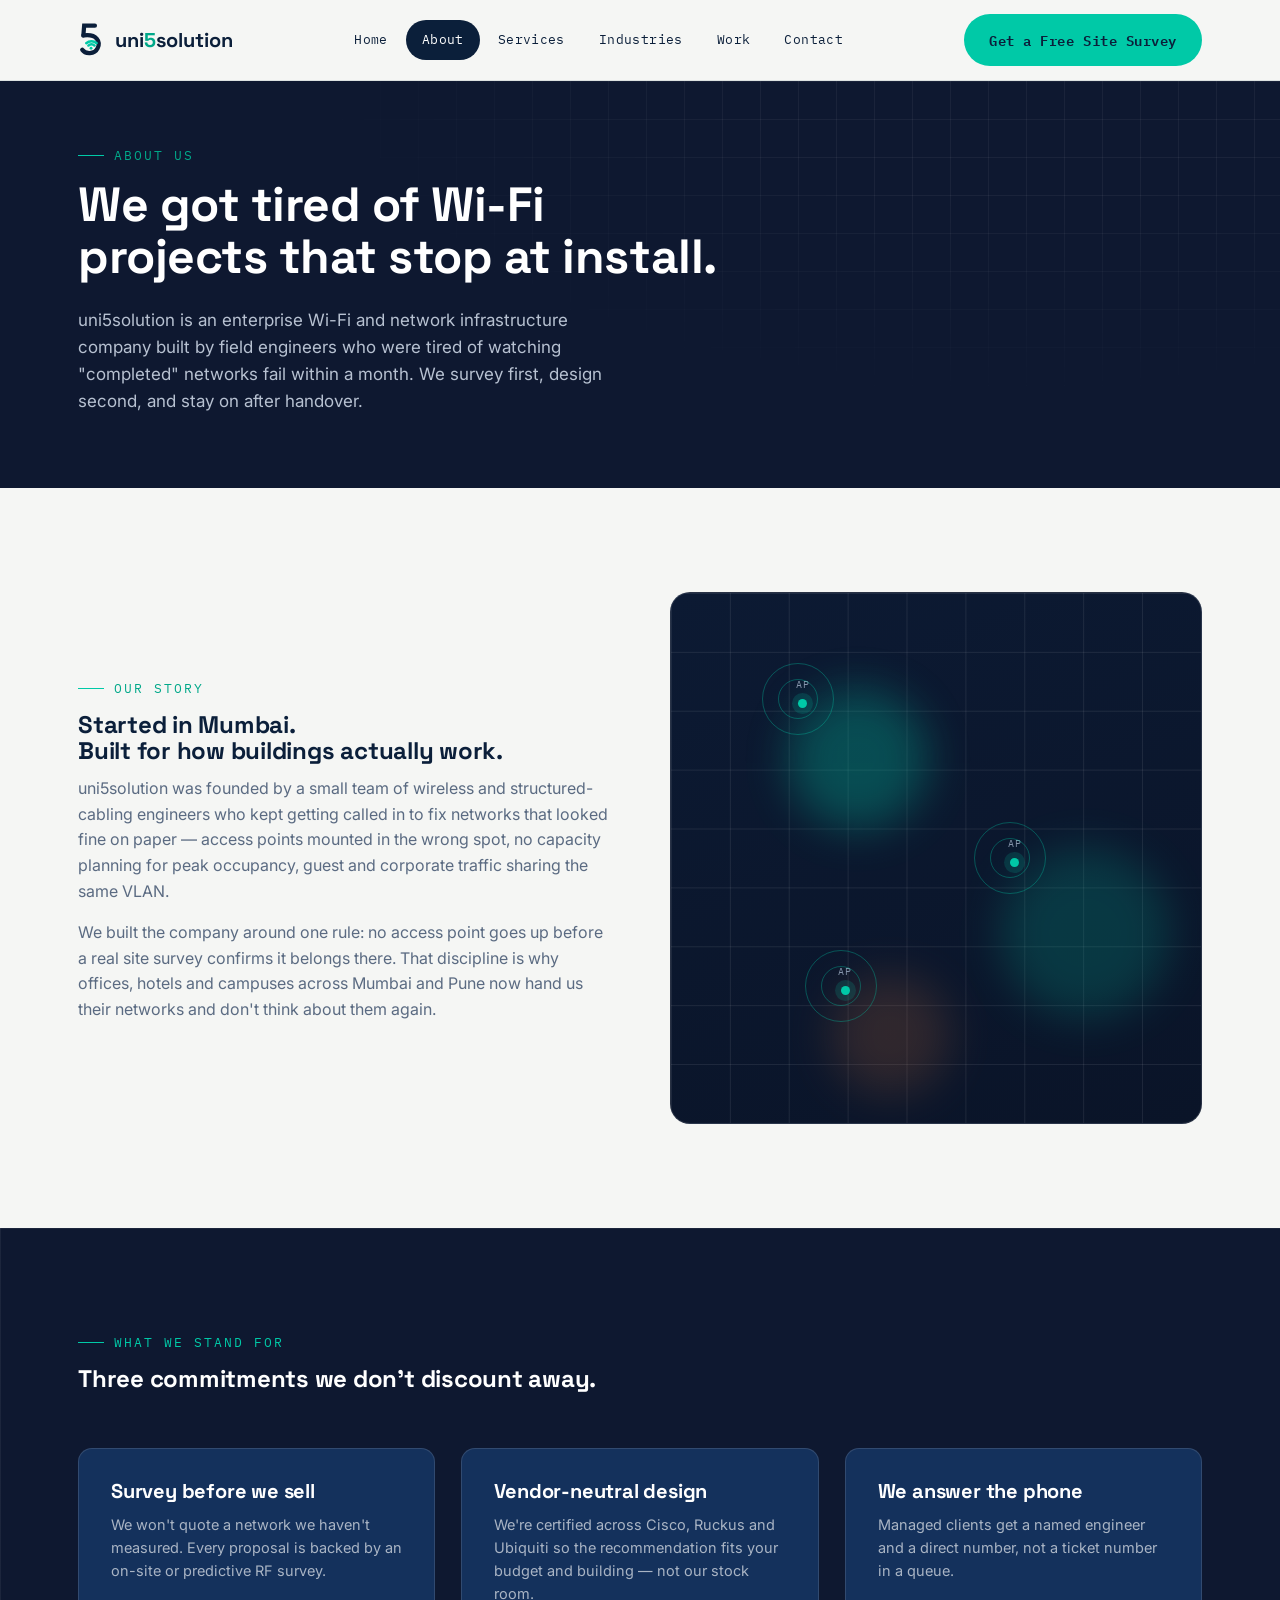
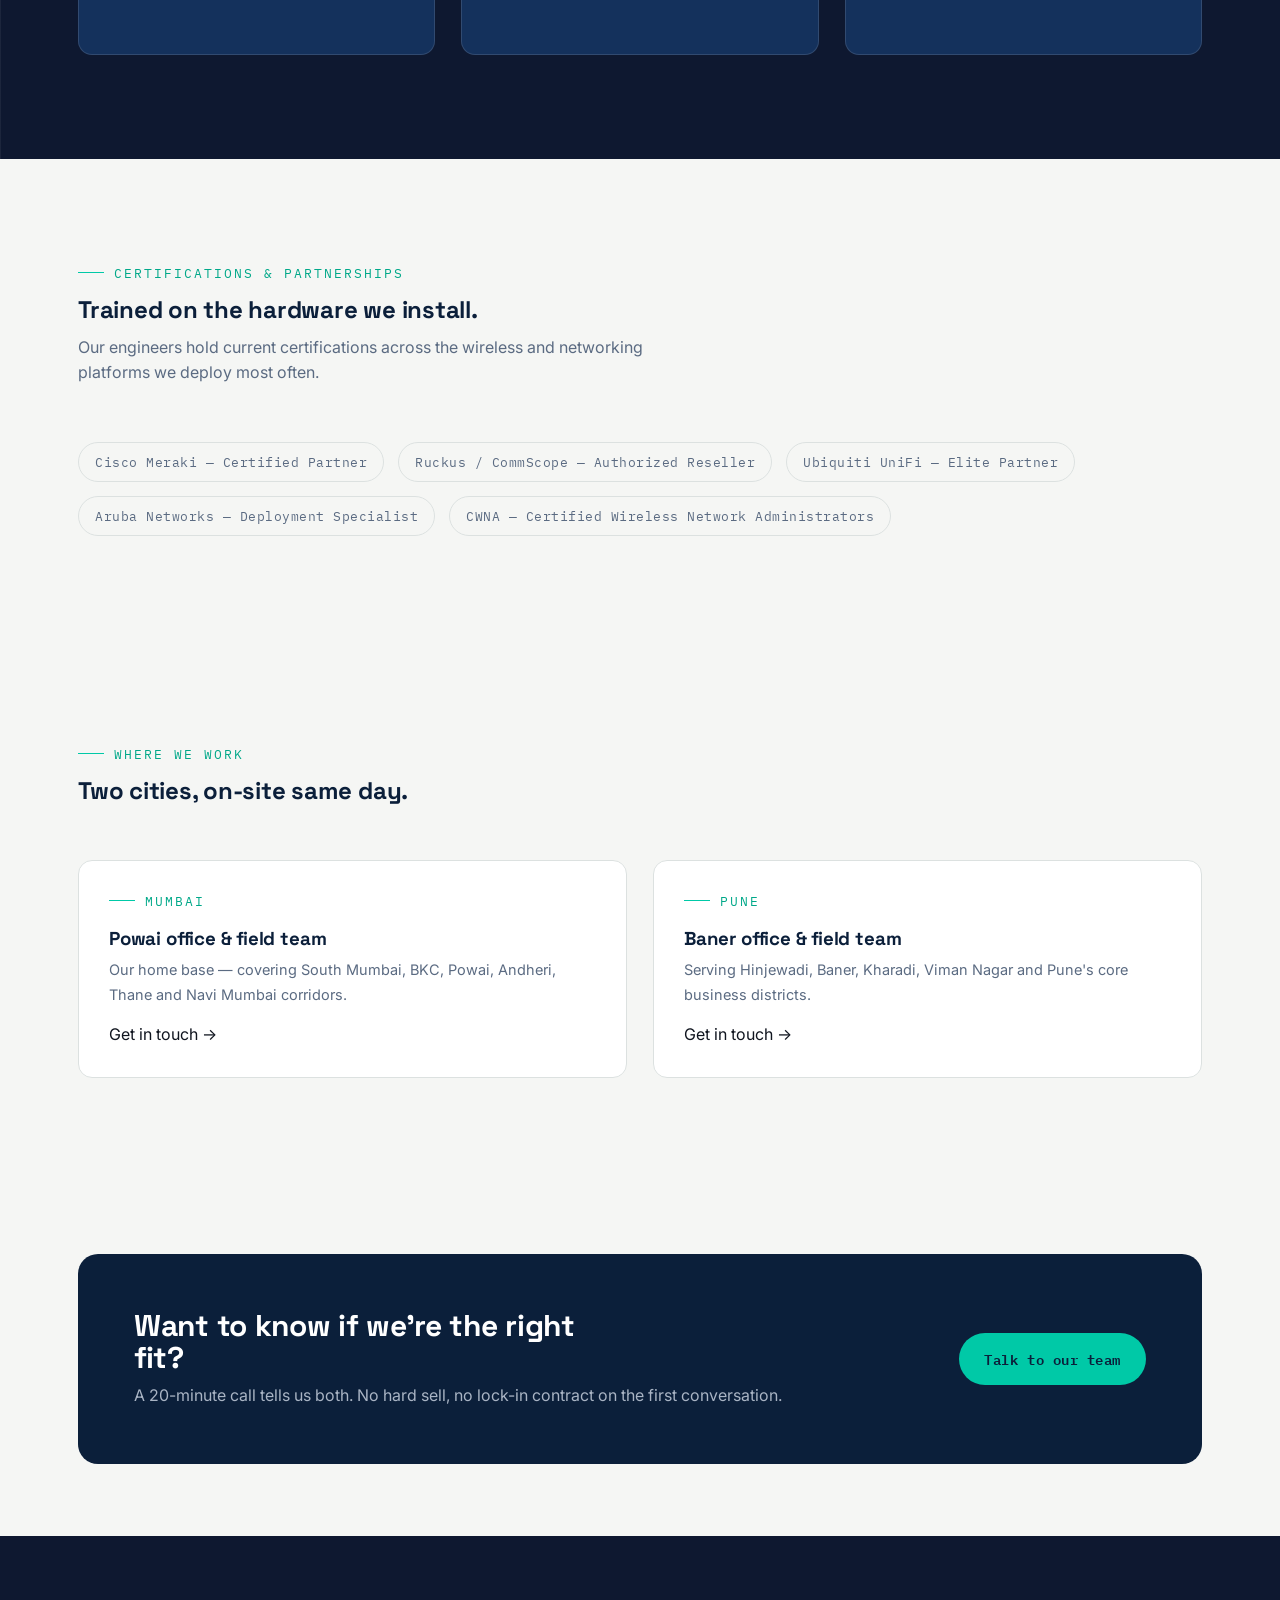
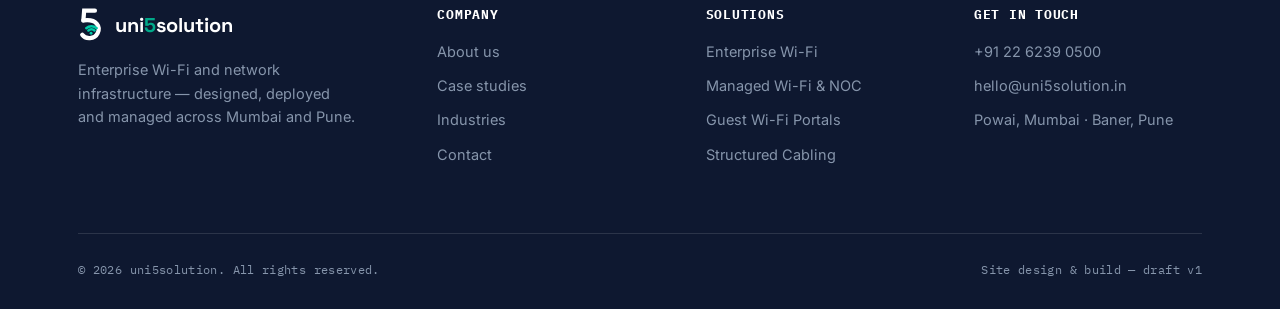
==== about.html @ 1fc23071 "Initial site: home, about, services, industries, work, contact + logo + hero network animation" ====
<!DOCTYPE html>
<html lang="en">
<head>
<meta charset="UTF-8">
<meta name="viewport" content="width=device-width, initial-scale=1.0">
<title>About uni5solution — Enterprise Wi-Fi Engineers in Mumbai & Pune</title>
<meta name="description" content="uni5solution is an enterprise Wi-Fi and network infrastructure company based in Mumbai and Pune. Learn about our team, certifications and approach.">
<link rel="icon" href="assets/img/favicon.ico">
<link rel="preconnect" href="https://fonts.googleapis.com">
<link href="https://fonts.googleapis.com/css2?family=Space+Grotesk:wght@500;600;700&family=Inter:wght@400;500;600&family=IBM+Plex+Mono:wght@400;500&display=swap" rel="stylesheet">
<link rel="stylesheet" href="assets/css/style.css">
</head>
<body>

<header class="site-header">
  <div class="container">
    <a href="index.html" class="brand">
      <img src="assets/img/logo-mark.svg" alt="uni5solution">
      <span class="brand-word">uni<b>5</b>solution</span>
    </a>
    <nav class="main-nav" id="main-nav">
      <a href="index.html">Home</a>
      <a href="about.html">About</a>
      <a href="services.html">Services</a>
      <a href="industries.html">Industries</a>
      <a href="work.html">Work</a>
      <a href="contact.html">Contact</a>
      <a href="contact.html" class="btn btn-signal nav-inline-cta">Get a Free Site Survey</a>
    </nav>
    <div class="nav-cta">
      <a href="contact.html" class="btn btn-signal">Get a Free Site Survey</a>
      <button class="nav-toggle" aria-label="Toggle menu" aria-expanded="false"><span></span><span></span><span></span></button>
    </div>
  </div>
</header>

<section class="page-hero">
  <div class="container">
    <div class="eyebrow on-dark">ABOUT US</div>
    <h1>We got tired of Wi-Fi<br>projects that stop at install.</h1>
    <p>uni5solution is an enterprise Wi-Fi and network infrastructure company built by field engineers who were tired of watching "completed" networks fail within a month. We survey first, design second, and stay on after handover.</p>
  </div>
</section>

<section class="section">
  <div class="container">
    <div class="grid grid-2" style="align-items:center; gap:60px;">
      <div>
        <div class="eyebrow">OUR STORY</div>
        <h2>Started in Mumbai.<br>Built for how buildings actually work.</h2>
        <p>uni5solution was founded by a small team of wireless and structured-cabling engineers who kept getting called in to fix networks that looked fine on paper — access points mounted in the wrong spot, no capacity planning for peak occupancy, guest and corporate traffic sharing the same VLAN.</p>
        <p>We built the company around one rule: no access point goes up before a real site survey confirms it belongs there. That discipline is why offices, hotels and campuses across Mumbai and Pune now hand us their networks and don't think about them again.</p>
      </div>
      <div class="heatmap" role="img" aria-label="Coverage heatmap illustration">
        <div class="heatmap-grid"></div>
      </div>
    </div>
  </div>
</section>

<section class="section on-dark blueprint">
  <div class="container">
    <div class="section-head">
      <div class="eyebrow">WHAT WE STAND FOR</div>
      <h2>Three commitments we don't discount away.</h2>
    </div>
    <div class="grid grid-3">
      <div class="card on-dark reveal">
        <h3>Survey before we sell</h3>
        <p>We won't quote a network we haven't measured. Every proposal is backed by an on-site or predictive RF survey.</p>
      </div>
      <div class="card on-dark reveal">
        <h3>Vendor-neutral design</h3>
        <p>We're certified across Cisco, Ruckus and Ubiquiti so the recommendation fits your budget and building — not our stock room.</p>
      </div>
      <div class="card on-dark reveal">
        <h3>We answer the phone</h3>
        <p>Managed clients get a named engineer and a direct number, not a ticket number in a queue.</p>
      </div>
    </div>
  </div>
</section>

<section class="section">
  <div class="container">
    <div class="section-head">
      <div class="eyebrow">CERTIFICATIONS &amp; PARTNERSHIPS</div>
      <h2>Trained on the hardware we install.</h2>
      <p>Our engineers hold current certifications across the wireless and networking platforms we deploy most often.</p>
    </div>
    <div class="strip">
      <span>Cisco Meraki — Certified Partner</span>
      <span>Ruckus / CommScope — Authorized Reseller</span>
      <span>Ubiquiti UniFi — Elite Partner</span>
      <span>Aruba Networks — Deployment Specialist</span>
      <span>CWNA — Certified Wireless Network Administrators</span>
    </div>
  </div>
</section>

<section class="section">
  <div class="container">
    <div class="section-head">
      <div class="eyebrow">WHERE WE WORK</div>
      <h2>Two cities, on-site same day.</h2>
    </div>
    <div class="grid grid-2">
      <div class="loc-card reveal">
        <div class="eyebrow">MUMBAI</div>
        <h3>Powai office &amp; field team</h3>
        <address>Our home base — covering South Mumbai, BKC, Powai, Andheri, Thane and Navi Mumbai corridors.</address>
        <a href="contact.html" class="more">Get in touch →</a>
      </div>
      <div class="loc-card reveal">
        <div class="eyebrow">PUNE</div>
        <h3>Baner office &amp; field team</h3>
        <address>Serving Hinjewadi, Baner, Kharadi, Viman Nagar and Pune's core business districts.</address>
        <a href="contact.html" class="more">Get in touch →</a>
      </div>
    </div>
  </div>
</section>

<section class="section-tight">
  <div class="container">
    <div class="cta-band">
      <div>
        <h2>Want to know if we're the right fit?</h2>
        <p>A 20-minute call tells us both. No hard sell, no lock-in contract on the first conversation.</p>
      </div>
      <a href="contact.html" class="btn btn-signal">Talk to our team</a>
    </div>
  </div>
</section>

<footer class="site-footer">
  <div class="container">
    <div class="footer-grid">
      <div class="footer-brand">
        <a href="index.html" class="brand">
          <img src="assets/img/logo-mark-light.svg" alt="uni5solution">
          <span class="brand-word" style="color:#fff;">uni<b>5</b>solution</span>
        </a>
        <p>Enterprise Wi-Fi and network infrastructure — designed, deployed and managed across Mumbai and Pune.</p>
      </div>
      <div>
        <h4>Company</h4>
        <ul>
          <li><a href="about.html">About us</a></li>
          <li><a href="work.html">Case studies</a></li>
          <li><a href="industries.html">Industries</a></li>
          <li><a href="contact.html">Contact</a></li>
        </ul>
      </div>
      <div>
        <h4>Solutions</h4>
        <ul>
          <li><a href="services.html">Enterprise Wi-Fi</a></li>
          <li><a href="services.html">Managed Wi-Fi &amp; NOC</a></li>
          <li><a href="services.html">Guest Wi-Fi Portals</a></li>
          <li><a href="services.html">Structured Cabling</a></li>
        </ul>
      </div>
      <div>
        <h4>Get in touch</h4>
        <ul>
          <li><a href="tel:+912262390500">+91 22 6239 0500</a></li>
          <li><a href="mailto:hello@uni5solution.in">hello@uni5solution.in</a></li>
          <li>Powai, Mumbai · Baner, Pune</li>
        </ul>
      </div>
    </div>
    <div class="footer-bottom">
      <span>© 2026 uni5solution. All rights reserved.</span>
      <span>Site design &amp; build — draft v1</span>
    </div>
  </div>
</footer>

<script src="assets/js/main.js"></script>
</body>
</html>
---- assets/css/style.css ----
/* ============================================================
   uni5solution — design tokens
   ============================================================ */
:root{
  --ink:        #0B1F3A;
  --ink-2:      #14315C;
  --panel:      #0E1830;
  --paper:      #F5F6F4;
  --paper-2:    #ECEEEA;
  --signal:     #00C9A7;
  --signal-dim: #00A889;
  --amber:      #FF8A3D;
  --slate:      #5B6B82;
  --line:       #DCE1E0;
  --line-dark:  rgba(255,255,255,.12);
  --charcoal:   #10151F;
  --white:      #FFFFFF;

  --font-display: 'Space Grotesk', 'Arial Narrow', sans-serif;
  --font-body:    'Inter', -apple-system, 'Segoe UI', sans-serif;
  --font-mono:    'IBM Plex Mono', 'Courier New', monospace;

  --container: 1180px;
  --radius: 14px;
}

*,*::before,*::after{ box-sizing:border-box; }
html{ scroll-behavior:smooth; }
body{
  margin:0;
  background:var(--paper);
  color:var(--charcoal);
  font-family:var(--font-body);
  font-size:16px;
  line-height:1.6;
  -webkit-font-smoothing:antialiased;
  opacity:0;
  animation:page-in .5s ease .05s forwards;
}
@keyframes page-in{ from{ opacity:0; transform:translateY(6px); } to{ opacity:1; transform:translateY(0); } }
img{ max-width:100%; display:block; }
a{ color:inherit; text-decoration:none; }
ul{ margin:0; padding:0; list-style:none; }
h1,h2,h3,h4{
  font-family:var(--font-display);
  color:var(--ink);
  line-height:1.08;
  margin:0 0 .5em;
  letter-spacing:-0.01em;
}
p{ margin:0 0 1em; color:var(--slate); }
.container{ max-width:var(--container); margin:0 auto; padding:0 28px; }

/* focus visibility */
a:focus-visible,button:focus-visible,input:focus-visible,textarea:focus-visible{
  outline:2px solid var(--signal); outline-offset:3px;
}
@media (prefers-reduced-motion: reduce){
  *{ animation-duration:0.001ms !important; animation-iteration-count:1 !important; transition-duration:0.001ms !important; scroll-behavior:auto !important; }
  body{ opacity:1 !important; animation:none !important; }
}

/* ============================================================
   Eyebrow / mono labels
   ============================================================ */
.eyebrow{
  font-family:var(--font-mono);
  font-size:12.5px;
  letter-spacing:.16em;
  text-transform:uppercase;
  color:var(--signal-dim);
  display:flex; align-items:center; gap:10px;
  margin-bottom:14px;
}
.eyebrow::before{
  content:''; width:26px; height:1px; background:var(--signal);
}
.on-dark .eyebrow{ color:var(--signal); }
.on-dark .eyebrow::before{ background:var(--signal); }

/* ============================================================
   Buttons
   ============================================================ */
.btn{
  display:inline-flex; align-items:center; gap:10px;
  font-family:var(--font-mono);
  font-size:13.5px; letter-spacing:.04em;
  padding:14px 24px;
  border-radius:999px;
  border:1px solid transparent;
  cursor:pointer;
  position:relative; overflow:hidden;
  transition:transform .15s ease, background .2s ease, color .2s ease, border-color .2s ease;
  white-space:nowrap;
}
.btn:hover{ transform:translateY(-2px); }
.btn:active{ transform:translateY(0) scale(.98); }
.btn .ripple{
  position:absolute; border-radius:50%; pointer-events:none;
  background:rgba(255,255,255,.55); transform:scale(0);
  animation:ripple-out .6s ease-out forwards;
}
.btn-signal .ripple,.btn-primary .ripple{ background:rgba(255,255,255,.45); }
.btn-ghost .ripple{ background:rgba(0,201,167,.25); }
@keyframes ripple-out{ to{ transform:scale(1); opacity:0; } }
.btn-primary{ background:var(--ink); color:var(--white); }
.btn-primary:hover{ background:var(--signal-dim); }
.btn-signal{ background:var(--signal); color:var(--ink); font-weight:600; }
.btn-signal:hover{ background:var(--white); }
.btn-ghost{ border-color:var(--line); color:var(--ink); }
.btn-ghost:hover{ border-color:var(--ink); }
.on-dark .btn-ghost,.hero .btn-ghost,.page-hero .btn-ghost{ border-color:var(--line-dark); color:var(--white); }
.on-dark .btn-ghost:hover,.hero .btn-ghost:hover,.page-hero .btn-ghost:hover{ border-color:var(--signal); }

/* ============================================================
   Header / nav
   ============================================================ */
.site-header{
  position:sticky; top:0; z-index:100;
  background:rgba(245,246,244,.86);
  backdrop-filter:blur(10px);
  border-bottom:1px solid var(--line);
  transition:box-shadow .3s ease, border-color .3s ease;
}
.site-header.scrolled{
  box-shadow:0 8px 28px -20px rgba(11,31,58,.35);
}
.site-header .container{
  display:flex; align-items:center; justify-content:space-between;
  height:80px;
  transition:height .3s ease;
}
.site-header.scrolled .container{ height:66px; }
.brand{ display:flex; align-items:center; gap:12px; }
.brand img{ height:34px; width:auto; transition:height .3s ease, transform .4s ease; }
.site-header.scrolled .brand img{ height:28px; }
.brand:hover img{ transform:rotate(-8deg) scale(1.05); }
.brand-word{ font-family:var(--font-display); font-weight:700; font-size:20px; color:var(--ink); }
.brand-word b{ color:var(--signal-dim); font-weight:700; }

.main-nav{ display:flex; align-items:center; gap:2px; }
.main-nav a{
  position:relative;
  font-family:var(--font-mono); font-size:13px; letter-spacing:.03em;
  color:var(--ink); padding:10px 16px; border-radius:999px;
  transition:background .2s ease, color .2s ease;
}
.main-nav a::after{
  content:''; position:absolute; left:16px; right:16px; bottom:4px; height:2px;
  background:var(--signal); border-radius:2px;
  transform:scaleX(0); transform-origin:left; transition:transform .25s ease;
}
.main-nav a:hover::after{ transform:scaleX(1); }
.main-nav a:hover{ background:var(--paper-2); }
.main-nav a.active{ background:var(--ink); color:var(--white); }
.main-nav a.active::after{ display:none; }
.nav-cta{ display:flex; align-items:center; gap:18px; }
.nav-toggle{ display:none; }

@media (max-width:920px){
  .main-nav{
    position:fixed; inset:80px 0 0 0; height:calc(100dvh - 80px);
    background:var(--paper); flex-direction:column; align-items:stretch;
    padding:20px 28px; gap:6px; transform:translateX(100%);
    transition:transform .3s ease; overflow-y:auto;
  }
  .main-nav.open{ transform:translateX(0); }
  .main-nav a{ padding:16px 10px; border-bottom:1px solid var(--line); border-radius:0; }
  .main-nav a::after{ display:none; }
  .main-nav a{ opacity:0; transform:translateX(14px); transition:opacity .35s ease, transform .35s ease; }
  .main-nav.open a{ opacity:1; transform:translateX(0); }
  .main-nav.open a:nth-child(1){ transition-delay:.05s; }
  .main-nav.open a:nth-child(2){ transition-delay:.1s; }
  .main-nav.open a:nth-child(3){ transition-delay:.15s; }
  .main-nav.open a:nth-child(4){ transition-delay:.2s; }
  .main-nav.open a:nth-child(5){ transition-delay:.25s; }
  .main-nav.open a:nth-child(6){ transition-delay:.3s; }
  .main-nav.open a:nth-child(7){ transition-delay:.35s; }
  .nav-toggle{
    display:flex; flex-direction:column; gap:5px; background:none; border:none; cursor:pointer; padding:8px;
  }
  .nav-toggle span{ width:22px; height:2px; background:var(--ink); transition:transform .3s ease, opacity .3s ease; }
  .nav-toggle.active span:nth-child(1){ transform:translateY(7px) rotate(45deg); }
  .nav-toggle.active span:nth-child(2){ opacity:0; }
  .nav-toggle.active span:nth-child(3){ transform:translateY(-7px) rotate(-45deg); }
  .nav-cta .btn-signal{ display:none; }
  .main-nav .nav-inline-cta{ display:block; margin-top:14px; }
}
@media (min-width:921px){ .nav-inline-cta{ display:none; } }

/* ============================================================
   Section rhythm
   ============================================================ */
.section{ padding:104px 0; }
.section-tight{ padding:72px 0; }
@media (max-width:720px){ .section{ padding:64px 0; } .section-tight{ padding:48px 0; } }
.section.on-dark{ background:var(--panel); color:var(--white); }
.section.on-dark h1,.section.on-dark h2,.section.on-dark h3,.section.on-dark h4{ color:var(--white); }
.section.on-dark p{ color:#A9B4C4; }
.section-head{ max-width:640px; margin-bottom:56px; }
.section-head.center{ margin-left:auto; margin-right:auto; text-align:center; }

/* ============================================================
   Signal / blueprint motif — signature visual
   ============================================================ */
.blueprint{
  position:relative;
  background-image:
    linear-gradient(var(--line) 1px, transparent 1px),
    linear-gradient(90deg, var(--line) 1px, transparent 1px);
  background-size:34px 34px;
}
.on-dark.blueprint{
  background-image:
    linear-gradient(rgba(255,255,255,.06) 1px, transparent 1px),
    linear-gradient(90deg, rgba(255,255,255,.06) 1px, transparent 1px);
}

.hero{
  position:relative; overflow:hidden;
  padding:96px 0 120px;
  background:var(--panel); color:var(--white);
}
.hero::before{
  content:'';
  position:absolute; inset:0;
  background-image:
    linear-gradient(rgba(255,255,255,.055) 1px, transparent 1px),
    linear-gradient(90deg, rgba(255,255,255,.055) 1px, transparent 1px);
  background-size:38px 38px;
  mask-image:radial-gradient(ellipse 80% 60% at 60% 30%, black 40%, transparent 85%);
}
.hero .container{ position:relative; z-index:2; }
.hero-grid{ display:grid; grid-template-columns:1.05fr .95fr; gap:56px; align-items:center; }
@media (max-width:900px){ .hero-grid{ grid-template-columns:1fr; } }
.hero h1{ color:var(--white); font-size:clamp(38px,5.4vw,64px); }
.hero .lede{ color:#B7C1D1; font-size:19px; max-width:520px; }
.hero-actions{ display:flex; gap:14px; flex-wrap:wrap; margin-top:34px; }

.hero-stats{ display:flex; gap:34px; margin-top:56px; flex-wrap:wrap; }
.hero-stats div{ font-family:var(--font-mono); }
.hero-stats strong{ display:block; font-family:var(--font-display); font-size:30px; color:var(--signal); }
.hero-stats span{ font-size:12px; letter-spacing:.05em; color:#8695AB; }

/* coverage heatmap visual (signature element) */
.heatmap{
  position:relative; min-height:340px; aspect-ratio:1/1; border-radius:20px;
  background:linear-gradient(160deg,#0C1A33,#0A1428);
  border:1px solid var(--line-dark);
  overflow:hidden;
}
.heatmap-grid{
  position:absolute; inset:0;
  background-image:linear-gradient(rgba(255,255,255,.08) 1px, transparent 1px),
                    linear-gradient(90deg, rgba(255,255,255,.08) 1px, transparent 1px);
  background-size:11.11% 11.11%;
}
.heatmap-blob{
  position:absolute; border-radius:50%; filter:blur(22px); opacity:.55;
  animation:blob-drift 9s ease-in-out infinite alternate;
}
.heatmap-node{
  position:absolute; width:9px; height:9px; border-radius:50%; background:var(--signal);
  box-shadow:0 0 0 6px rgba(0,201,167,.16);
}
.heatmap-node.ap::after{
  content:'AP'; position:absolute; top:-22px; left:50%; transform:translateX(-50%);
  font-family:var(--font-mono); font-size:10px; letter-spacing:.08em; color:#8695AB;
}
.heatmap-ring{
  position:absolute; border:1px solid rgba(0,201,167,.35); border-radius:50%;
  transform-box:fill-box; transform-origin:center;
  animation:ring-pulse 2.8s ease-out infinite;
}
@keyframes ring-pulse{
  0%{ transform:scale(.75); opacity:.7; }
  100%{ transform:scale(1.5); opacity:0; }
}
@keyframes blob-drift{
  0%{ transform:translate(0,0) scale(1); }
  100%{ transform:translate(10px,-14px) scale(1.12); }
}

/* ============================================================
   Hero network visualization — signature "alive" element
   ============================================================ */
.network-live{
  position:relative; min-height:340px; aspect-ratio:1/1; border-radius:20px;
  background:linear-gradient(160deg,#0C1A33,#0A1428);
  border:1px solid var(--line-dark);
  overflow:hidden;
}
.network-live .heatmap-grid{ opacity:.7; }
.network-svg{ position:absolute; inset:0; width:100%; height:100%; }

.network-svg .link{
  fill:none; stroke:rgba(0,201,167,.4); stroke-width:1.4;
  stroke-dasharray:3 7; stroke-linecap:round;
  animation:dash-flow 1.4s linear infinite;
}
@keyframes dash-flow{ to{ stroke-dashoffset:-20; } }

.network-svg .radar{
  fill:none; stroke:var(--signal); stroke-width:1.6;
  transform-box:fill-box; transform-origin:center;
  animation:radar-pulse 2.8s ease-out infinite;
}
.network-svg .radar.d2{ animation-delay:1.4s; }
@keyframes radar-pulse{
  0%{ transform:scale(.35); opacity:.65; }
  100%{ transform:scale(6.5); opacity:0; }
}

.network-svg .ap-core{ fill:var(--signal); }
.network-svg .ap-antenna{ stroke:#DCE9E6; stroke-width:1.6; stroke-linecap:round; }
.network-svg .device-dot{ fill:#B7C1D1; }
.network-svg .device-dot.pulse{ animation:device-blink 2.4s ease-in-out infinite; }
@keyframes device-blink{ 0%,100%{ opacity:.7; } 50%{ opacity:1; } }

.network-svg .packet{
  fill:var(--white);
  offset-rotate:0deg;
  animation-name:travel;
  animation-timing-function:linear;
  animation-iteration-count:infinite;
}
@keyframes travel{
  from{ offset-distance:0%; opacity:0; }
  8%{ opacity:1; }
  92%{ opacity:1; }
  to{ offset-distance:100%; opacity:0; }
}

.network-svg .building{ fill:#16233F; stroke:rgba(255,255,255,.14); }
.network-svg .floor-line{ stroke:rgba(255,255,255,.08); }

.network-badge{
  position:absolute; top:18px; left:18px; z-index:3;
  display:flex; align-items:center; gap:8px;
  font-family:var(--font-mono); font-size:11px; letter-spacing:.06em; color:#B7C1D1;
  background:rgba(10,20,40,.55); backdrop-filter:blur(6px);
  border:1px solid var(--line-dark); border-radius:999px; padding:7px 12px;
}
.network-badge b{ color:var(--white); }
.live-dot{
  width:7px; height:7px; border-radius:50%; background:var(--signal);
  box-shadow:0 0 0 0 rgba(0,201,167,.6);
  animation:live-blink 1.8s ease-in-out infinite;
}
@keyframes live-blink{
  0%{ box-shadow:0 0 0 0 rgba(0,201,167,.55); }
  70%{ box-shadow:0 0 0 8px rgba(0,201,167,0); }
  100%{ box-shadow:0 0 0 0 rgba(0,201,167,0); }
}
.network-readout{
  position:absolute; left:18px; right:18px; bottom:18px; z-index:3;
  display:flex; gap:10px;
}
.network-readout div{
  flex:1; background:rgba(10,20,40,.55); backdrop-filter:blur(6px);
  border:1px solid var(--line-dark); border-radius:12px; padding:10px 14px;
}
.network-readout span{ display:block; font-family:var(--font-mono); font-size:9.5px; letter-spacing:.06em; color:#8695AB; }
.network-readout strong{ font-family:var(--font-display); font-size:19px; color:var(--white); }

@media (prefers-reduced-motion: reduce){
  .network-svg .packet{ display:none; }
}

/* ============================================================
   Cards
   ============================================================ */
.grid{ display:grid; gap:26px; }
.grid-3{ grid-template-columns:repeat(3,1fr); }
.grid-2{ grid-template-columns:repeat(2,1fr); }
.grid-4{ grid-template-columns:repeat(4,1fr); }
@media (max-width:900px){ .grid-3,.grid-4{ grid-template-columns:repeat(2,1fr); } }
@media (max-width:600px){ .grid-2,.grid-3,.grid-4{ grid-template-columns:1fr; } }

.card{
  background:var(--white); border:1px solid var(--line); border-radius:var(--radius);
  padding:32px; position:relative; overflow:hidden;
  transition:transform .2s ease, box-shadow .2s ease, border-color .2s ease;
}
.card::before{
  content:''; position:absolute; inset:0; border-radius:inherit; pointer-events:none;
  background:radial-gradient(240px circle at var(--x,50%) var(--y,50%), rgba(0,201,167,.12), transparent 60%);
  opacity:0; transition:opacity .35s ease;
}
.card:hover::before{ opacity:1; }
.card:hover{ transform:translateY(-4px); box-shadow:0 20px 40px -24px rgba(11,31,58,.25); border-color:transparent; }
.card .bars{ display:flex; align-items:flex-end; gap:3px; height:20px; margin-bottom:18px; }
.card .bars i{ width:5px; background:var(--signal); border-radius:2px; display:block; transition:transform .2s ease; transform-origin:bottom; }
.card .bars i:nth-child(1){ height:35%; } .card .bars i:nth-child(2){ height:58%; }
.card .bars i:nth-child(3){ height:80%; } .card .bars i:nth-child(4){ height:100%; }
.card:hover .bars i{ animation:bar-flicker 1.1s ease-in-out infinite; }
.card:hover .bars i:nth-child(1){ animation-delay:0s; }
.card:hover .bars i:nth-child(2){ animation-delay:.12s; }
.card:hover .bars i:nth-child(3){ animation-delay:.24s; }
.card:hover .bars i:nth-child(4){ animation-delay:.36s; }
@keyframes bar-flicker{ 0%,100%{ transform:scaleY(1); } 50%{ transform:scaleY(.72); } }
.card h3{ font-size:20px; margin-bottom:10px; }
.card p{ margin-bottom:16px; font-size:14.5px; }
.card a.more{ font-family:var(--font-mono); font-size:12.5px; color:var(--ink); border-bottom:1px solid var(--signal); padding-bottom:2px; transition:padding-left .2s ease; }
.card a.more:hover{ padding-left:4px; }

.card.on-dark{ background:var(--ink-2); border-color:var(--line-dark); }
.card.on-dark p{ color:#A9B4C4; }

/* stat blocks */
.stat{ text-align:left; }
.stat strong{ display:block; font-family:var(--font-display); font-size:44px; color:var(--ink); line-height:1; margin-bottom:8px; }
.on-dark .stat strong{ color:var(--signal); }
.stat span{ font-family:var(--font-mono); font-size:12.5px; color:var(--slate); letter-spacing:.03em; }

/* process steps */
.process{ display:grid; grid-template-columns:repeat(4,1fr); gap:0; counter-reset:step; }
@media (max-width:900px){ .process{ grid-template-columns:1fr 1fr; } }
@media (max-width:560px){ .process{ grid-template-columns:1fr; } }
.process-step{ padding:26px 22px 26px 0; position:relative; }
.process-step::before{
  content:''; position:absolute; top:0; left:0; right:22px; height:2px; background:var(--line-dark);
}
.process-step::after{
  content:''; position:absolute; top:0; left:0; height:2px; width:0; background:var(--signal);
  transition:width 1s cubic-bezier(.2,.8,.2,1);
}
.js-reveal .process-step.is-visible::after{ width:calc(100% - 22px); }
.process-step .num{ font-family:var(--font-mono); color:var(--signal-dim); font-size:13px; margin-bottom:14px; display:block; }
.process-step h4{ font-size:17px; margin-bottom:8px; }
.process-step p{ font-size:14px; margin:0; }

/* logo strip */
.strip{ display:flex; flex-wrap:wrap; gap:14px; }
.strip span{
  font-family:var(--font-mono); font-size:12.5px; letter-spacing:.04em;
  border:1px solid var(--line); border-radius:999px; padding:9px 16px; color:var(--slate);
}

/* testimonial */
.quote{ border-left:2px solid var(--signal); padding-left:26px; }
.quote p{ font-family:var(--font-display); font-size:22px; color:var(--ink); line-height:1.4; }
.quote cite{ font-style:normal; font-family:var(--font-mono); font-size:12.5px; color:var(--slate); }
.on-dark .quote p{ color:var(--white); }

/* table */
.table-wrap{ overflow-x:auto; border:1px solid var(--line); border-radius:var(--radius); }
table{ width:100%; border-collapse:collapse; min-width:640px; }
th,td{ text-align:left; padding:16px 20px; border-bottom:1px solid var(--line); font-size:14.5px; }
th{ font-family:var(--font-mono); font-size:12px; letter-spacing:.05em; color:var(--slate); text-transform:uppercase; background:var(--paper-2); }
tr:last-child td{ border-bottom:none; }

/* forms */
.field{ margin-bottom:20px; }
.field label{ display:block; font-family:var(--font-mono); font-size:12.5px; letter-spacing:.03em; color:var(--slate); margin-bottom:8px; }
.field input,.field select,.field textarea{
  width:100%; padding:14px 16px; border-radius:10px; border:1px solid var(--line);
  background:var(--white); font-family:var(--font-body); font-size:15px; color:var(--charcoal);
}
.field textarea{ resize:vertical; min-height:120px; }
.field input:focus,.field select:focus,.field textarea:focus{ border-color:var(--signal); }
.field-row{ display:grid; grid-template-columns:1fr 1fr; gap:18px; }
@media (max-width:600px){ .field-row{ grid-template-columns:1fr; } }

/* location cards */
.loc-card{ border:1px solid var(--line); border-radius:var(--radius); padding:30px; background:var(--white); }
.loc-card .eyebrow{ margin-bottom:18px; }
.loc-card address{ font-style:normal; color:var(--slate); font-size:14.5px; margin-bottom:14px; line-height:1.7; }

/* breadcrumb / page hero (inner pages) */
.page-hero{
  padding:64px 0 56px; background:var(--panel); color:var(--white); position:relative; overflow:hidden;
}
.page-hero::before{
  content:'';
  position:absolute; inset:0;
  background-image:linear-gradient(rgba(255,255,255,.05) 1px, transparent 1px),
                    linear-gradient(90deg, rgba(255,255,255,.05) 1px, transparent 1px);
  background-size:38px 38px;
  mask-image:radial-gradient(ellipse 70% 100% at 80% 0%, black 30%, transparent 80%);
}
.page-hero .container{ position:relative; z-index:2; }
.page-hero h1{ color:var(--white); font-size:clamp(32px,5vw,48px); max-width:720px; }
.page-hero p{ color:#B7C1D1; max-width:560px; font-size:17px; }

/* CTA band */
.cta-band{
  background:var(--ink); color:var(--white); border-radius:20px; padding:56px;
  display:flex; align-items:center; justify-content:space-between; gap:30px; flex-wrap:wrap;
}
.cta-band h2{ color:var(--white); margin:0; font-size:30px; max-width:460px; }
.cta-band p{ color:#A9B4C4; margin:8px 0 0; }

/* footer */
.site-footer{ background:var(--panel); color:#8695AB; padding:72px 0 30px; }
.footer-grid{ display:grid; grid-template-columns:1.4fr 1fr 1fr 1fr; gap:40px; margin-bottom:56px; }
@media (max-width:800px){ .footer-grid{ grid-template-columns:1fr 1fr; } }
@media (max-width:520px){ .footer-grid{ grid-template-columns:1fr; } }
.site-footer h4{ color:var(--white); font-family:var(--font-mono); font-size:12.5px; letter-spacing:.06em; text-transform:uppercase; margin-bottom:18px; }
.site-footer li{ margin-bottom:11px; font-size:14.5px; }
.site-footer a:hover{ color:var(--signal); }
.footer-brand p{ color:#8695AB; font-size:14.5px; max-width:280px; margin-top:16px; }
.footer-bottom{
  border-top:1px solid var(--line-dark); padding-top:26px;
  display:flex; justify-content:space-between; flex-wrap:wrap; gap:12px;
  font-family:var(--font-mono); font-size:12px; letter-spacing:.03em;
}

/* scroll reveal — progressive enhancement: content is fully visible by
   default; JS opts elements into the animated state via .js-reveal on <html> */
.js-reveal .reveal{ opacity:0; transform:translateY(18px); transition:opacity .6s ease, transform .6s ease; }
.js-reveal .reveal.is-visible{ opacity:1; transform:translateY(0); }

/* utility */
.mt-0{ margin-top:0; }
.text-center{ text-align:center; }
.badge-signal{ color:var(--signal-dim); font-family:var(--font-mono); font-size:12.5px; }
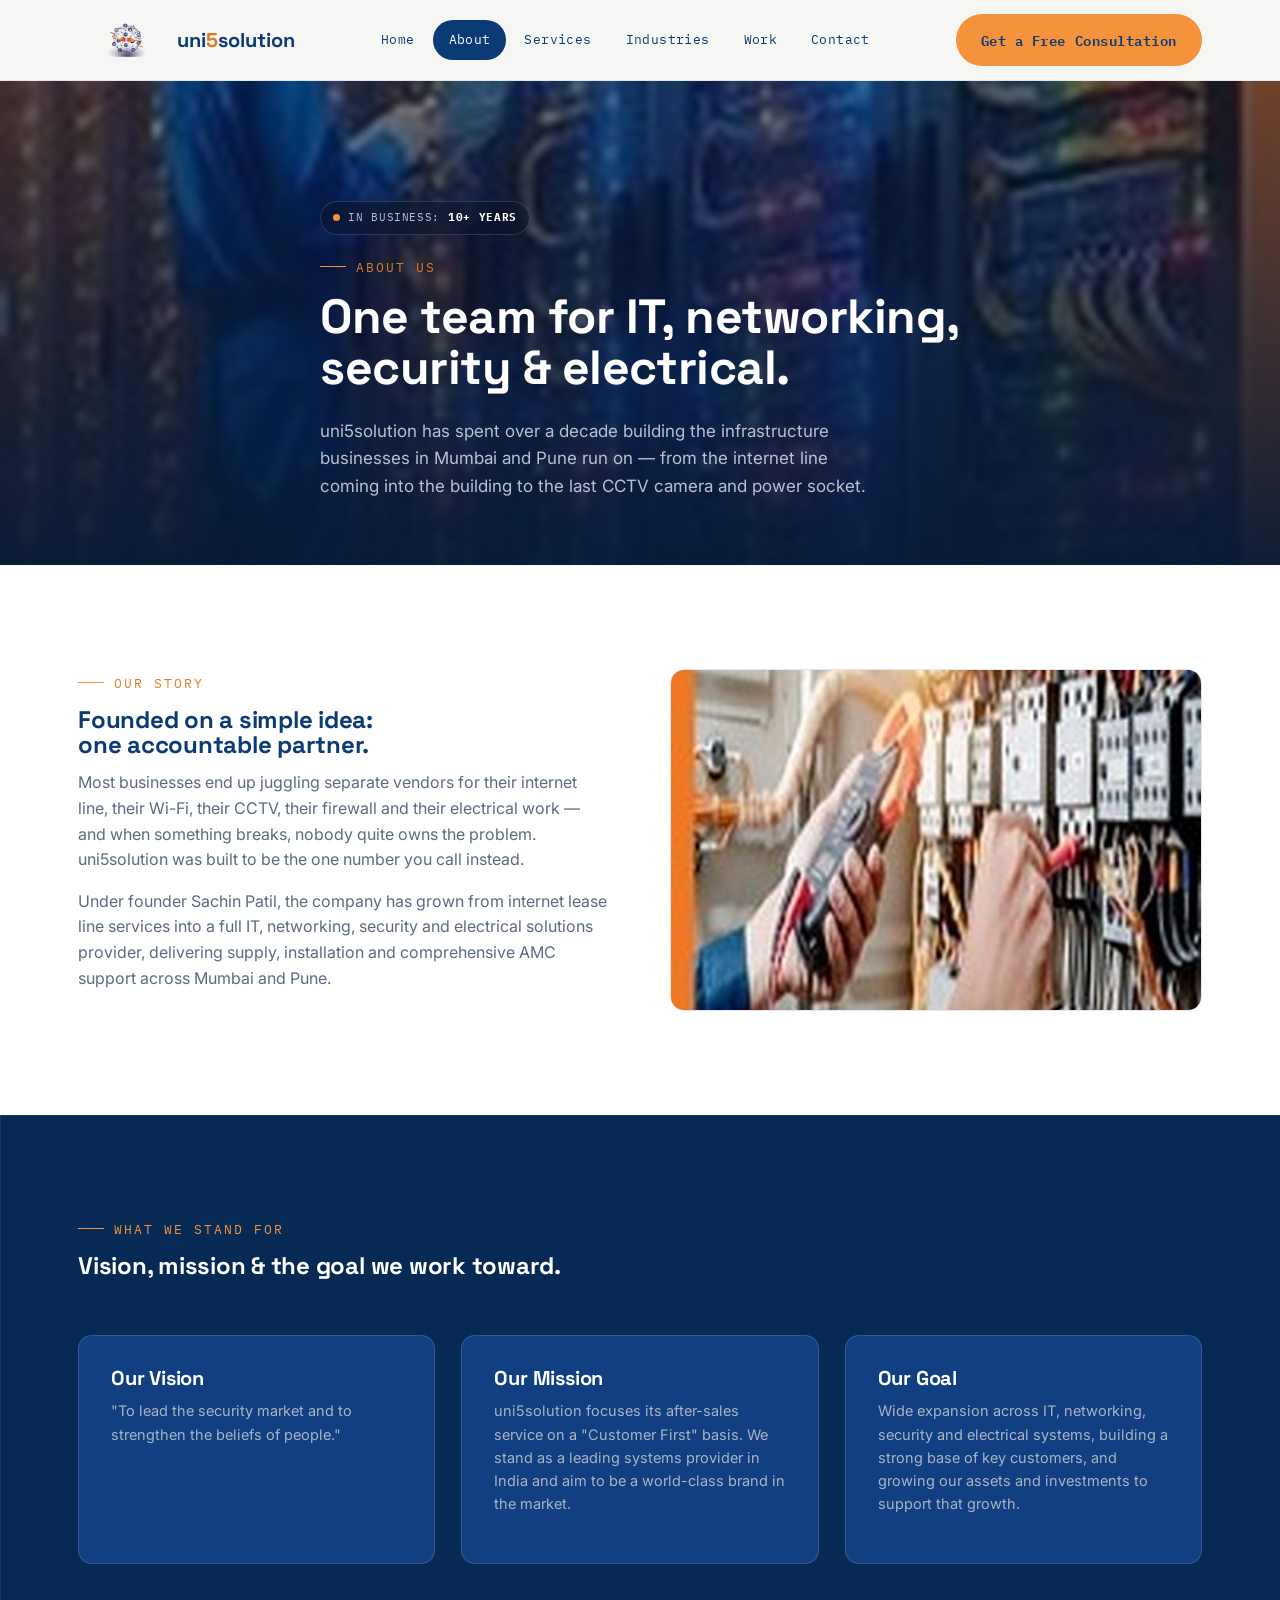
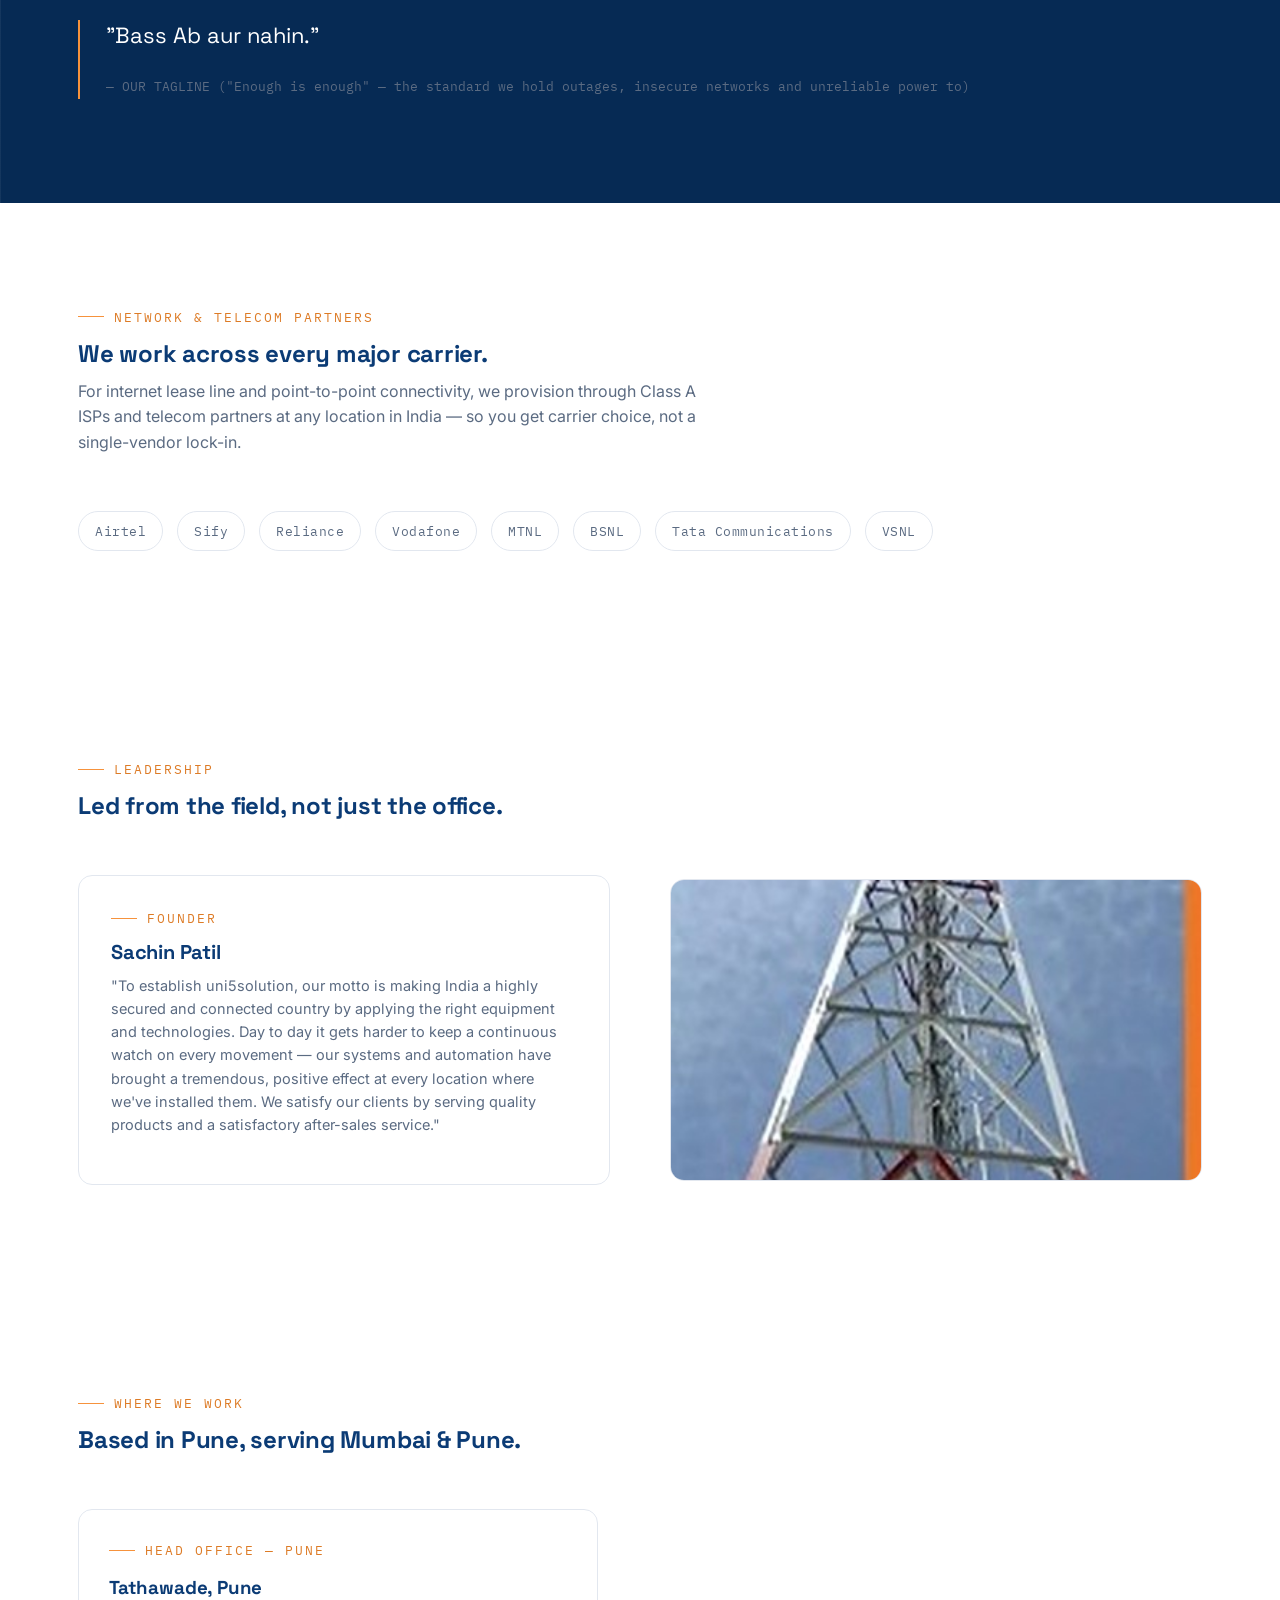
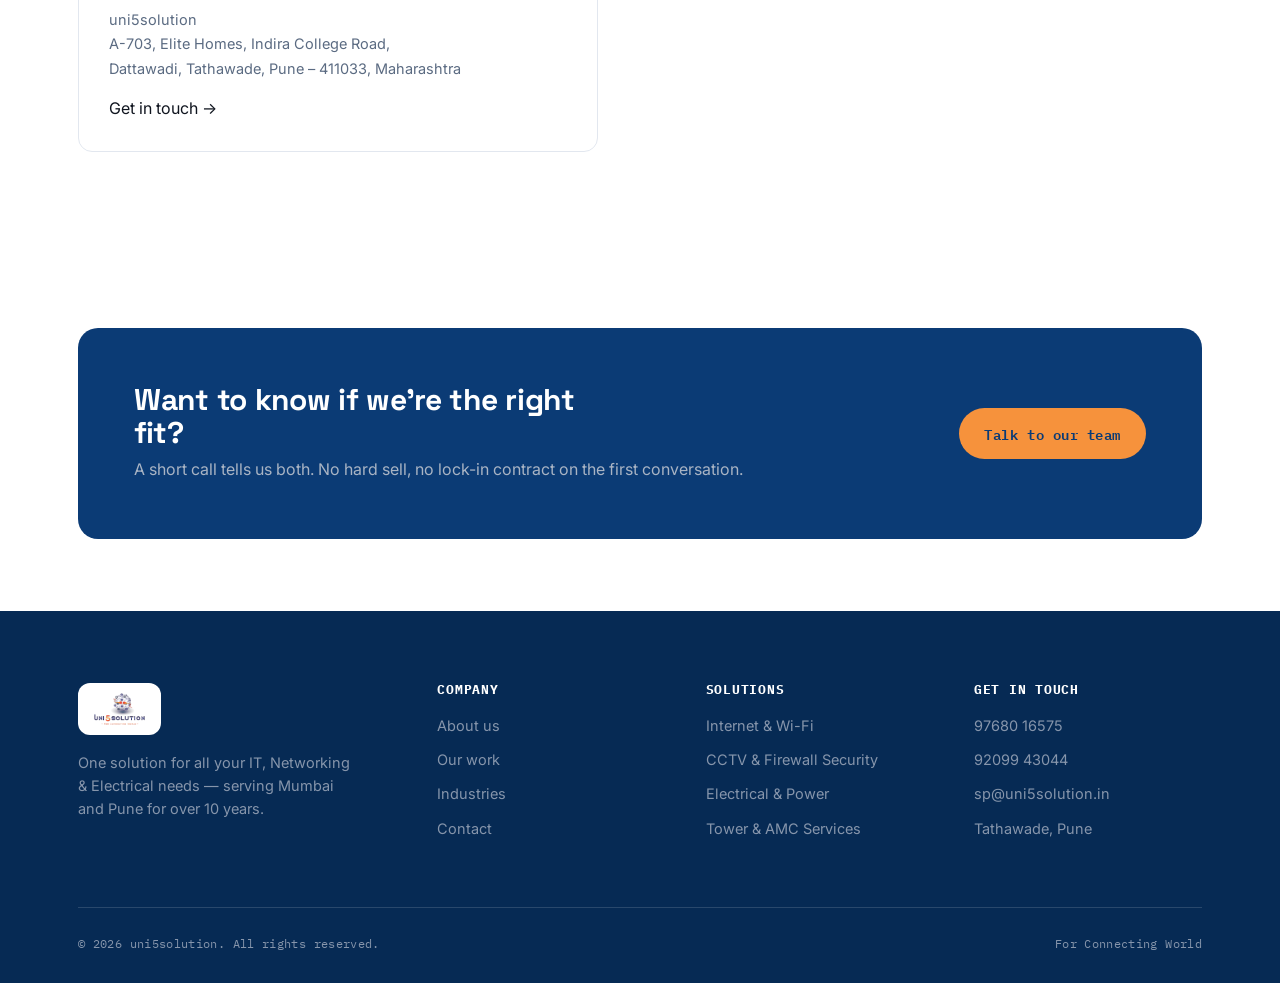
==== commit 7c3353e0: "Full rebrand: real logo/photos from client materials, navy+orange theme, IT/networking/security/elec" ====
--- a/about.html
+++ b/about.html
@@ -3,8 +3,8 @@
 <head>
 <meta charset="UTF-8">
 <meta name="viewport" content="width=device-width, initial-scale=1.0">
-<title>About uni5solution — Enterprise Wi-Fi Engineers in Mumbai & Pune</title>
-<meta name="description" content="uni5solution is an enterprise Wi-Fi and network infrastructure company based in Mumbai and Pune. Learn about our team, certifications and approach.">
+<title>About uni5solution — IT, Networking & Electrical Solutions | Pune</title>
+<meta name="description" content="uni5solution has spent 10+ years delivering IT, networking, security and electrical infrastructure for businesses in Mumbai and Pune. Meet the team behind it.">
 <link rel="icon" href="assets/img/favicon.ico">
 <link rel="preconnect" href="https://fonts.googleapis.com">
 <link href="https://fonts.googleapis.com/css2?family=Space+Grotesk:wght@500;600;700&family=Inter:wght@400;500;600&family=IBM+Plex+Mono:wght@400;500&display=swap" rel="stylesheet">
@@ -15,7 +15,7 @@
 <header class="site-header">
   <div class="container">
     <a href="index.html" class="brand">
-      <img src="assets/img/logo-mark.svg" alt="uni5solution">
+      <img src="assets/img/brand-icon.png" alt="uni5solution">
       <span class="brand-word">uni<b>5</b>solution</span>
     </a>
     <nav class="main-nav" id="main-nav">
@@ -25,20 +25,31 @@
       <a href="industries.html">Industries</a>
       <a href="work.html">Work</a>
       <a href="contact.html">Contact</a>
-      <a href="contact.html" class="btn btn-signal nav-inline-cta">Get a Free Site Survey</a>
+      <a href="contact.html" class="btn btn-signal nav-inline-cta">Get a Free Consultation</a>
     </nav>
     <div class="nav-cta">
-      <a href="contact.html" class="btn btn-signal">Get a Free Site Survey</a>
+      <a href="contact.html" class="btn btn-signal">Get a Free Consultation</a>
       <button class="nav-toggle" aria-label="Toggle menu" aria-expanded="false"><span></span><span></span><span></span></button>
     </div>
   </div>
 </header>
 
-<section class="page-hero">
-  <div class="container">
+<section class="page-hero with-photo">
+  <div class="hero-photo"><img src="assets/img/photo-server.jpg" alt="Engineer working in a server room"></div>
+  <div class="hero-scrim"></div>
+  <div class="particles">
+    <span class="particle" style="left:8%; animation-delay:0s;"></span>
+    <span class="particle" style="left:22%; animation-delay:1.4s;"></span>
+    <span class="particle" style="left:38%; animation-delay:2.6s;"></span>
+    <span class="particle" style="left:55%; animation-delay:.7s;"></span>
+    <span class="particle" style="left:71%; animation-delay:3.2s;"></span>
+    <span class="particle" style="left:86%; animation-delay:1.9s;"></span>
+  </div>
+  <div class="container">
+    <div class="network-badge live-badge-row"><span class="live-dot"></span>IN BUSINESS: <b>10+ YEARS</b></div>
     <div class="eyebrow on-dark">ABOUT US</div>
-    <h1>We got tired of Wi-Fi<br>projects that stop at install.</h1>
-    <p>uni5solution is an enterprise Wi-Fi and network infrastructure company built by field engineers who were tired of watching "completed" networks fail within a month. We survey first, design second, and stay on after handover.</p>
+    <h1>One team for IT, networking,<br>security &amp; electrical.</h1>
+    <p>uni5solution has spent over a decade building the infrastructure businesses in Mumbai and Pune run on — from the internet line coming into the building to the last CCTV camera and power socket.</p>
   </div>
 </section>
 
@@ -47,12 +58,12 @@
     <div class="grid grid-2" style="align-items:center; gap:60px;">
       <div>
         <div class="eyebrow">OUR STORY</div>
-        <h2>Started in Mumbai.<br>Built for how buildings actually work.</h2>
-        <p>uni5solution was founded by a small team of wireless and structured-cabling engineers who kept getting called in to fix networks that looked fine on paper — access points mounted in the wrong spot, no capacity planning for peak occupancy, guest and corporate traffic sharing the same VLAN.</p>
-        <p>We built the company around one rule: no access point goes up before a real site survey confirms it belongs there. That discipline is why offices, hotels and campuses across Mumbai and Pune now hand us their networks and don't think about them again.</p>
-      </div>
-      <div class="heatmap" role="img" aria-label="Coverage heatmap illustration">
-        <div class="heatmap-grid"></div>
+        <h2>Founded on a simple idea:<br>one accountable partner.</h2>
+        <p>Most businesses end up juggling separate vendors for their internet line, their Wi-Fi, their CCTV, their firewall and their electrical work — and when something breaks, nobody quite owns the problem. uni5solution was built to be the one number you call instead.</p>
+        <p>Under founder Sachin Patil, the company has grown from internet lease line services into a full IT, networking, security and electrical solutions provider, delivering supply, installation and comprehensive AMC support across Mumbai and Pune.</p>
+      </div>
+      <div class="loc-card" style="padding:0; overflow:hidden;">
+        <img src="assets/img/photo-electrical.jpg" alt="Electrical panel installation work" style="width:100%; height:340px; object-fit:cover;">
       </div>
     </div>
   </div>
@@ -62,38 +73,64 @@
   <div class="container">
     <div class="section-head">
       <div class="eyebrow">WHAT WE STAND FOR</div>
-      <h2>Three commitments we don't discount away.</h2>
+      <h2>Vision, mission &amp; the goal we work toward.</h2>
     </div>
     <div class="grid grid-3">
       <div class="card on-dark reveal">
-        <h3>Survey before we sell</h3>
-        <p>We won't quote a network we haven't measured. Every proposal is backed by an on-site or predictive RF survey.</p>
+        <h3>Our Vision</h3>
+        <p>"To lead the security market and to strengthen the beliefs of people."</p>
       </div>
       <div class="card on-dark reveal">
-        <h3>Vendor-neutral design</h3>
-        <p>We're certified across Cisco, Ruckus and Ubiquiti so the recommendation fits your budget and building — not our stock room.</p>
+        <h3>Our Mission</h3>
+        <p>uni5solution focuses its after-sales service on a "Customer First" basis. We stand as a leading systems provider in India and aim to be a world-class brand in the market.</p>
       </div>
       <div class="card on-dark reveal">
-        <h3>We answer the phone</h3>
-        <p>Managed clients get a named engineer and a direct number, not a ticket number in a queue.</p>
-      </div>
-    </div>
-  </div>
-</section>
-
-<section class="section">
-  <div class="container">
-    <div class="section-head">
-      <div class="eyebrow">CERTIFICATIONS &amp; PARTNERSHIPS</div>
-      <h2>Trained on the hardware we install.</h2>
-      <p>Our engineers hold current certifications across the wireless and networking platforms we deploy most often.</p>
+        <h3>Our Goal</h3>
+        <p>Wide expansion across IT, networking, security and electrical systems, building a strong base of key customers, and growing our assets and investments to support that growth.</p>
+      </div>
+    </div>
+    <div class="quote reveal" style="margin-top:56px;">
+      <p>"Bass Ab aur nahin."</p>
+      <cite>— OUR TAGLINE ("Enough is enough" — the standard we hold outages, insecure networks and unreliable power to)</cite>
+    </div>
+  </div>
+</section>
+
+<section class="section">
+  <div class="container">
+    <div class="section-head">
+      <div class="eyebrow">NETWORK &amp; TELECOM PARTNERS</div>
+      <h2>We work across every major carrier.</h2>
+      <p>For internet lease line and point-to-point connectivity, we provision through Class A ISPs and telecom partners at any location in India — so you get carrier choice, not a single-vendor lock-in.</p>
     </div>
     <div class="strip">
-      <span>Cisco Meraki — Certified Partner</span>
-      <span>Ruckus / CommScope — Authorized Reseller</span>
-      <span>Ubiquiti UniFi — Elite Partner</span>
-      <span>Aruba Networks — Deployment Specialist</span>
-      <span>CWNA — Certified Wireless Network Administrators</span>
+      <span>Airtel</span>
+      <span>Sify</span>
+      <span>Reliance</span>
+      <span>Vodafone</span>
+      <span>MTNL</span>
+      <span>BSNL</span>
+      <span>Tata Communications</span>
+      <span>VSNL</span>
+    </div>
+  </div>
+</section>
+
+<section class="section">
+  <div class="container">
+    <div class="section-head">
+      <div class="eyebrow">LEADERSHIP</div>
+      <h2>Led from the field, not just the office.</h2>
+    </div>
+    <div class="grid grid-2" style="align-items:center; gap:60px;">
+      <div class="card">
+        <div class="eyebrow">FOUNDER</div>
+        <h3>Sachin Patil</h3>
+        <p>"To establish uni5solution, our motto is making India a highly secured and connected country by applying the right equipment and technologies. Day to day it gets harder to keep a continuous watch on every movement — our systems and automation have brought a tremendous, positive effect at every location where we've installed them. We satisfy our clients by serving quality products and a satisfactory after-sales service."</p>
+      </div>
+      <div class="loc-card" style="padding:0; overflow:hidden;">
+        <img src="assets/img/photo-tower.jpg" alt="Telecom tower installation" style="width:100%; height:300px; object-fit:cover;">
+      </div>
     </div>
   </div>
 </section>
@@ -102,21 +139,13 @@
   <div class="container">
     <div class="section-head">
       <div class="eyebrow">WHERE WE WORK</div>
-      <h2>Two cities, on-site same day.</h2>
-    </div>
-    <div class="grid grid-2">
-      <div class="loc-card reveal">
-        <div class="eyebrow">MUMBAI</div>
-        <h3>Powai office &amp; field team</h3>
-        <address>Our home base — covering South Mumbai, BKC, Powai, Andheri, Thane and Navi Mumbai corridors.</address>
-        <a href="contact.html" class="more">Get in touch →</a>
-      </div>
-      <div class="loc-card reveal">
-        <div class="eyebrow">PUNE</div>
-        <h3>Baner office &amp; field team</h3>
-        <address>Serving Hinjewadi, Baner, Kharadi, Viman Nagar and Pune's core business districts.</address>
-        <a href="contact.html" class="more">Get in touch →</a>
-      </div>
+      <h2>Based in Pune, serving Mumbai &amp; Pune.</h2>
+    </div>
+    <div class="loc-card reveal" style="max-width:520px;">
+      <div class="eyebrow">HEAD OFFICE — PUNE</div>
+      <h3>Tathawade, Pune</h3>
+      <address>uni5solution<br>A-703, Elite Homes, Indira College Road,<br>Dattawadi, Tathawade, Pune – 411033, Maharashtra</address>
+      <a href="contact.html" class="more">Get in touch →</a>
     </div>
   </div>
 </section>
@@ -126,7 +155,7 @@
     <div class="cta-band">
       <div>
         <h2>Want to know if we're the right fit?</h2>
-        <p>A 20-minute call tells us both. No hard sell, no lock-in contract on the first conversation.</p>
+        <p>A short call tells us both. No hard sell, no lock-in contract on the first conversation.</p>
       </div>
       <a href="contact.html" class="btn btn-signal">Talk to our team</a>
     </div>
@@ -138,16 +167,15 @@
     <div class="footer-grid">
       <div class="footer-brand">
         <a href="index.html" class="brand">
-          <img src="assets/img/logo-mark-light.svg" alt="uni5solution">
-          <span class="brand-word" style="color:#fff;">uni<b>5</b>solution</span>
+          <span class="footer-logo-chip"><img src="assets/img/logo-full.png" alt="Uni5Solution - For Connecting World"></span>
         </a>
-        <p>Enterprise Wi-Fi and network infrastructure — designed, deployed and managed across Mumbai and Pune.</p>
+        <p>One solution for all your IT, Networking &amp; Electrical needs — serving Mumbai and Pune for over 10 years.</p>
       </div>
       <div>
         <h4>Company</h4>
         <ul>
           <li><a href="about.html">About us</a></li>
-          <li><a href="work.html">Case studies</a></li>
+          <li><a href="work.html">Our work</a></li>
           <li><a href="industries.html">Industries</a></li>
           <li><a href="contact.html">Contact</a></li>
         </ul>
@@ -155,24 +183,25 @@
       <div>
         <h4>Solutions</h4>
         <ul>
-          <li><a href="services.html">Enterprise Wi-Fi</a></li>
-          <li><a href="services.html">Managed Wi-Fi &amp; NOC</a></li>
-          <li><a href="services.html">Guest Wi-Fi Portals</a></li>
-          <li><a href="services.html">Structured Cabling</a></li>
+          <li><a href="services.html#connectivity">Internet &amp; Wi-Fi</a></li>
+          <li><a href="services.html#security">CCTV &amp; Firewall Security</a></li>
+          <li><a href="services.html#electrical">Electrical &amp; Power</a></li>
+          <li><a href="services.html#infrastructure">Tower &amp; AMC Services</a></li>
         </ul>
       </div>
       <div>
         <h4>Get in touch</h4>
         <ul>
-          <li><a href="tel:+912262390500">+91 22 6239 0500</a></li>
-          <li><a href="mailto:hello@uni5solution.in">hello@uni5solution.in</a></li>
-          <li>Powai, Mumbai · Baner, Pune</li>
+          <li><a href="tel:+919768016575">97680 16575</a></li>
+          <li><a href="tel:+919209943044">92099 43044</a></li>
+          <li><a href="mailto:sp@uni5solution.in">sp@uni5solution.in</a></li>
+          <li>Tathawade, Pune</li>
         </ul>
       </div>
     </div>
     <div class="footer-bottom">
       <span>© 2026 uni5solution. All rights reserved.</span>
-      <span>Site design &amp; build — draft v1</span>
+      <span>For Connecting World</span>
     </div>
   </div>
 </footer>
--- a/assets/css/style.css
+++ b/assets/css/style.css
@@ -2,17 +2,17 @@
    uni5solution — design tokens
    ============================================================ */
 :root{
-  --ink:        #0B1F3A;
-  --ink-2:      #14315C;
-  --panel:      #0E1830;
-  --paper:      #F5F6F4;
-  --paper-2:    #ECEEEA;
-  --signal:     #00C9A7;
-  --signal-dim: #00A889;
-  --amber:      #FF8A3D;
+  --ink:        #0B3B75;
+  --ink-2:      #123F82;
+  --panel:      #062A54;
+  --paper:      #FFFFFF;
+  --paper-2:    #F3F6FA;
+  --signal:     #F6923C;
+  --signal-dim: #DD7B26;
+  --amber:      #FDB35D;
   --slate:      #5B6B82;
-  --line:       #DCE1E0;
-  --line-dark:  rgba(255,255,255,.12);
+  --line:       #E2E7EF;
+  --line-dark:  rgba(255,255,255,.14);
   --charcoal:   #10151F;
   --white:      #FFFFFF;
 
@@ -101,7 +101,7 @@
   animation:ripple-out .6s ease-out forwards;
 }
 .btn-signal .ripple,.btn-primary .ripple{ background:rgba(255,255,255,.45); }
-.btn-ghost .ripple{ background:rgba(0,201,167,.25); }
+.btn-ghost .ripple{ background:rgba(245,153,93,.25); }
 @keyframes ripple-out{ to{ transform:scale(1); opacity:0; } }
 .btn-primary{ background:var(--ink); color:var(--white); }
 .btn-primary:hover{ background:var(--signal-dim); }
@@ -261,14 +261,14 @@
 }
 .heatmap-node{
   position:absolute; width:9px; height:9px; border-radius:50%; background:var(--signal);
-  box-shadow:0 0 0 6px rgba(0,201,167,.16);
+  box-shadow:0 0 0 6px rgba(245,153,93,.16);
 }
 .heatmap-node.ap::after{
   content:'AP'; position:absolute; top:-22px; left:50%; transform:translateX(-50%);
   font-family:var(--font-mono); font-size:10px; letter-spacing:.08em; color:#8695AB;
 }
 .heatmap-ring{
-  position:absolute; border:1px solid rgba(0,201,167,.35); border-radius:50%;
+  position:absolute; border:1px solid rgba(245,153,93,.35); border-radius:50%;
   transform-box:fill-box; transform-origin:center;
   animation:ring-pulse 2.8s ease-out infinite;
 }
@@ -294,7 +294,7 @@
 .network-svg{ position:absolute; inset:0; width:100%; height:100%; }
 
 .network-svg .link{
-  fill:none; stroke:rgba(0,201,167,.4); stroke-width:1.4;
+  fill:none; stroke:rgba(245,153,93,.4); stroke-width:1.4;
   stroke-dasharray:3 7; stroke-linecap:round;
   animation:dash-flow 1.4s linear infinite;
 }
@@ -344,13 +344,13 @@
 .network-badge b{ color:var(--white); }
 .live-dot{
   width:7px; height:7px; border-radius:50%; background:var(--signal);
-  box-shadow:0 0 0 0 rgba(0,201,167,.6);
+  box-shadow:0 0 0 0 rgba(245,153,93,.6);
   animation:live-blink 1.8s ease-in-out infinite;
 }
 @keyframes live-blink{
-  0%{ box-shadow:0 0 0 0 rgba(0,201,167,.55); }
-  70%{ box-shadow:0 0 0 8px rgba(0,201,167,0); }
-  100%{ box-shadow:0 0 0 0 rgba(0,201,167,0); }
+  0%{ box-shadow:0 0 0 0 rgba(245,153,93,.55); }
+  70%{ box-shadow:0 0 0 8px rgba(245,153,93,0); }
+  100%{ box-shadow:0 0 0 0 rgba(245,153,93,0); }
 }
 .network-readout{
   position:absolute; left:18px; right:18px; bottom:18px; z-index:3;
@@ -384,7 +384,7 @@
 }
 .card::before{
   content:''; position:absolute; inset:0; border-radius:inherit; pointer-events:none;
-  background:radial-gradient(240px circle at var(--x,50%) var(--y,50%), rgba(0,201,167,.12), transparent 60%);
+  background:radial-gradient(240px circle at var(--x,50%) var(--y,50%), rgba(245,153,93,.12), transparent 60%);
   opacity:0; transition:opacity .35s ease;
 }
 .card:hover::before{ opacity:1; }
@@ -469,7 +469,7 @@
 
 /* breadcrumb / page hero (inner pages) */
 .page-hero{
-  padding:64px 0 56px; background:var(--panel); color:var(--white); position:relative; overflow:hidden;
+  padding:88px 0 72px; background:var(--panel); color:var(--white); position:relative; overflow:hidden;
 }
 .page-hero::before{
   content:'';
@@ -482,6 +482,42 @@
 .page-hero .container{ position:relative; z-index:2; }
 .page-hero h1{ color:var(--white); font-size:clamp(32px,5vw,48px); max-width:720px; }
 .page-hero p{ color:#B7C1D1; max-width:560px; font-size:17px; }
+
+/* alive photo variant — used on About/Services/Industries/Work/Contact heroes */
+.page-hero.with-photo{ padding:0; min-height:400px; display:flex; align-items:flex-end; }
+.page-hero.with-photo .hero-photo{
+  position:absolute; inset:0; z-index:0; overflow:hidden;
+}
+.page-hero.with-photo .hero-photo img{
+  width:100%; height:100%; object-fit:cover; object-position:center;
+  animation:ken-burns 22s ease-in-out infinite alternate;
+  filter:saturate(1.05);
+}
+@keyframes ken-burns{
+  0%{ transform:scale(1) translate(0,0); }
+  100%{ transform:scale(1.12) translate(-1.5%, -1%); }
+}
+.page-hero.with-photo::before{ display:none; }
+.page-hero.with-photo .hero-scrim{
+  position:absolute; inset:0; z-index:1;
+  background:linear-gradient(180deg, rgba(6,26,54,.55) 0%, rgba(6,26,54,.78) 55%, rgba(6,26,54,.96) 100%);
+}
+.page-hero.with-photo .container{ padding-top:120px; padding-bottom:48px; }
+.page-hero.with-photo .particles{ position:absolute; inset:0; z-index:1; pointer-events:none; overflow:hidden; }
+.page-hero.with-photo .particle{
+  position:absolute; width:5px; height:5px; border-radius:50%; background:var(--signal);
+  opacity:0; animation:particle-float 7s ease-in infinite;
+  box-shadow:0 0 8px 2px rgba(246,146,60,.5);
+}
+@keyframes particle-float{
+  0%{ opacity:0; transform:translateY(0) scale(.6); }
+  12%{ opacity:.85; }
+  85%{ opacity:.5; }
+  100%{ opacity:0; transform:translateY(-160px) scale(1.1); }
+}
+.page-hero .network-badge.live-badge-row{
+  position:static; display:inline-flex; margin-bottom:22px;
+}
 
 /* CTA band */
 .cta-band{
@@ -500,6 +536,11 @@
 .site-footer li{ margin-bottom:11px; font-size:14.5px; }
 .site-footer a:hover{ color:var(--signal); }
 .footer-brand p{ color:#8695AB; font-size:14.5px; max-width:280px; margin-top:16px; }
+.footer-logo-chip{
+  display:inline-flex; align-items:center; background:var(--white);
+  padding:10px 16px; border-radius:12px;
+}
+.footer-logo-chip img{ height:32px; width:auto; display:block; }
 .footer-bottom{
   border-top:1px solid var(--line-dark); padding-top:26px;
   display:flex; justify-content:space-between; flex-wrap:wrap; gap:12px;
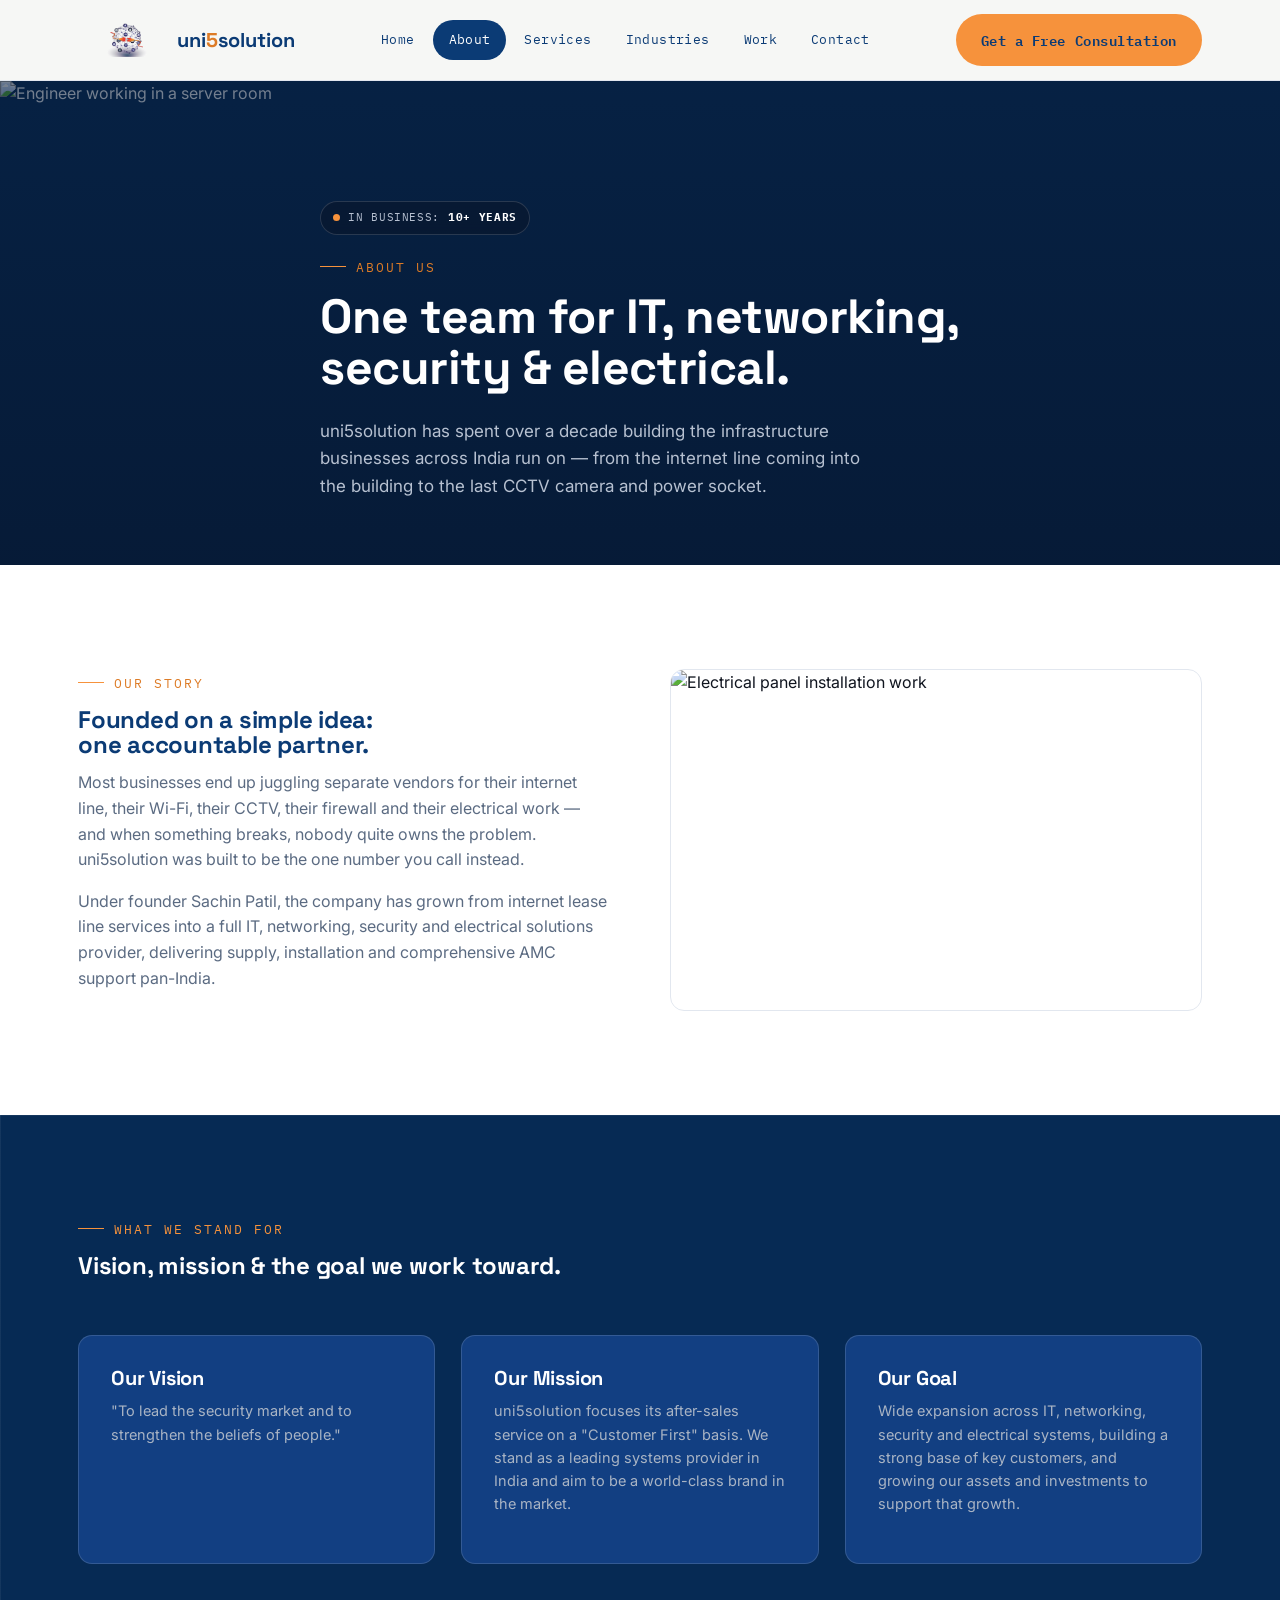
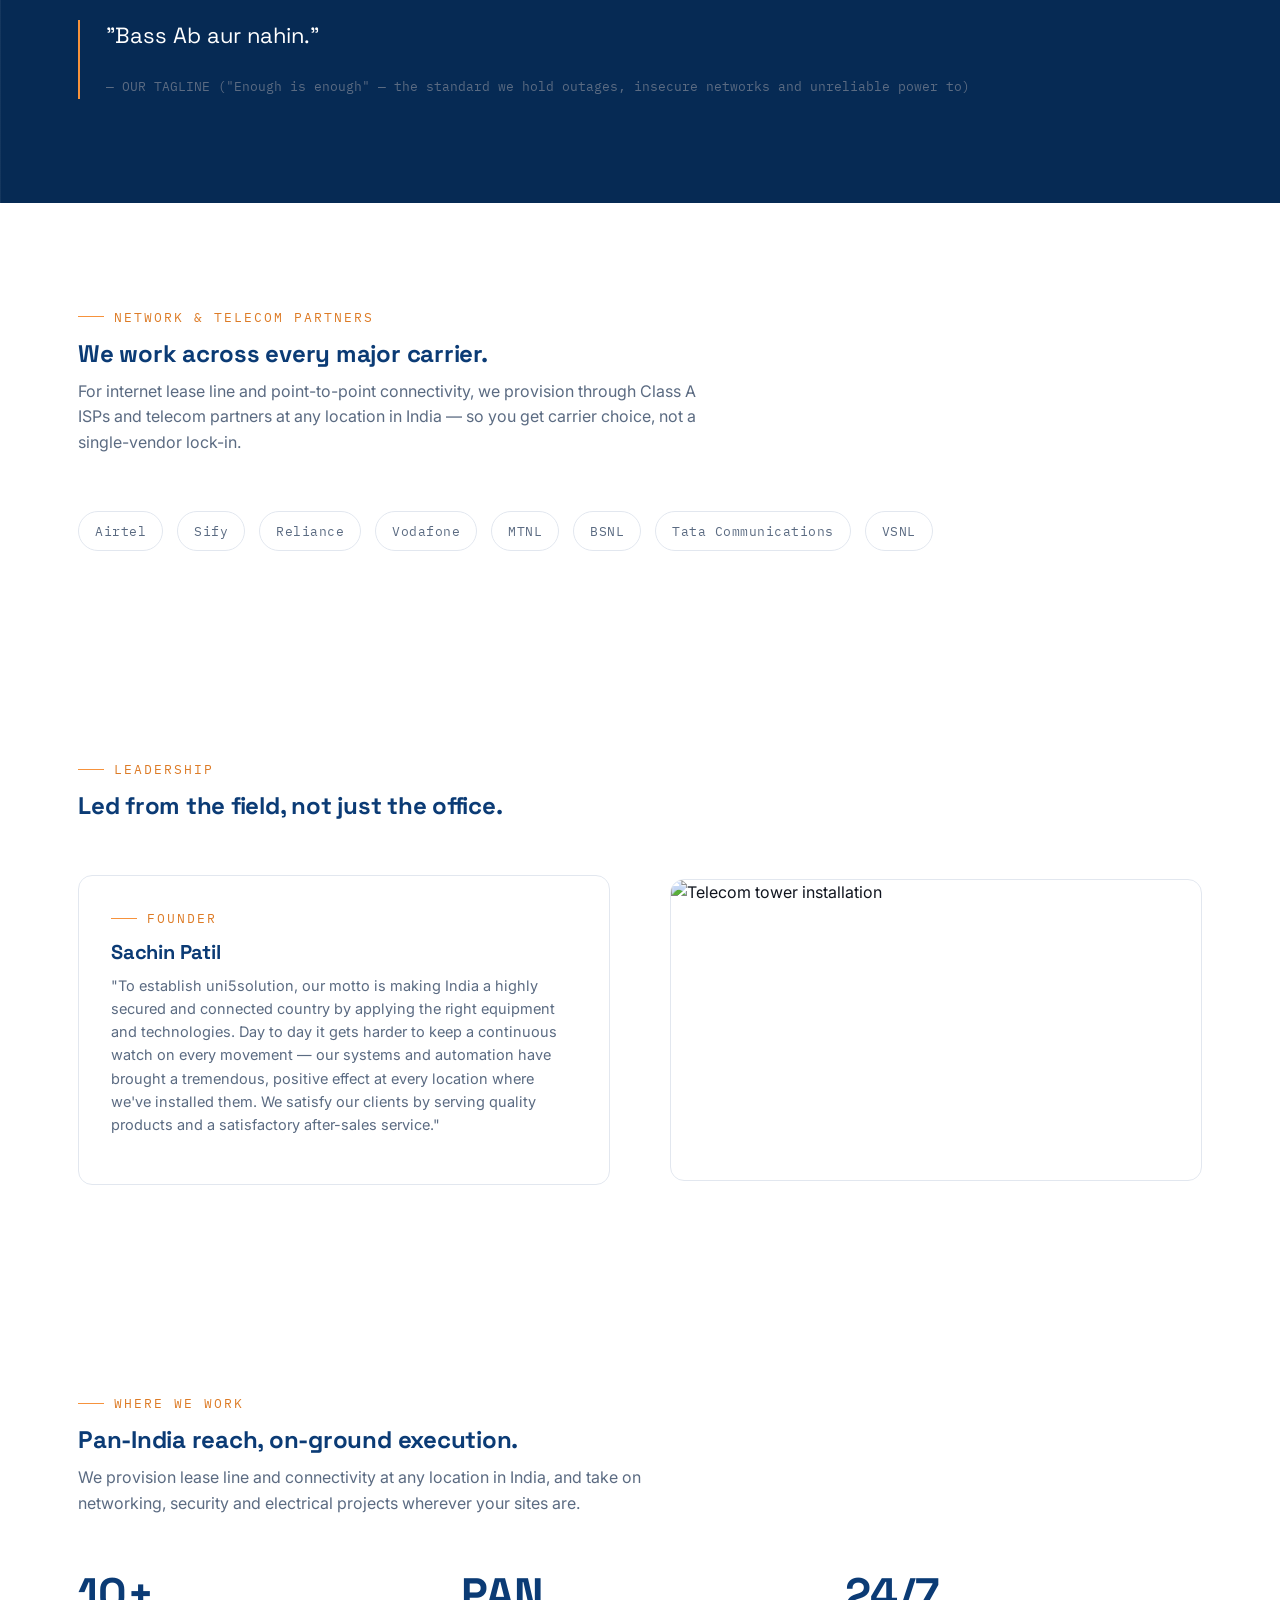
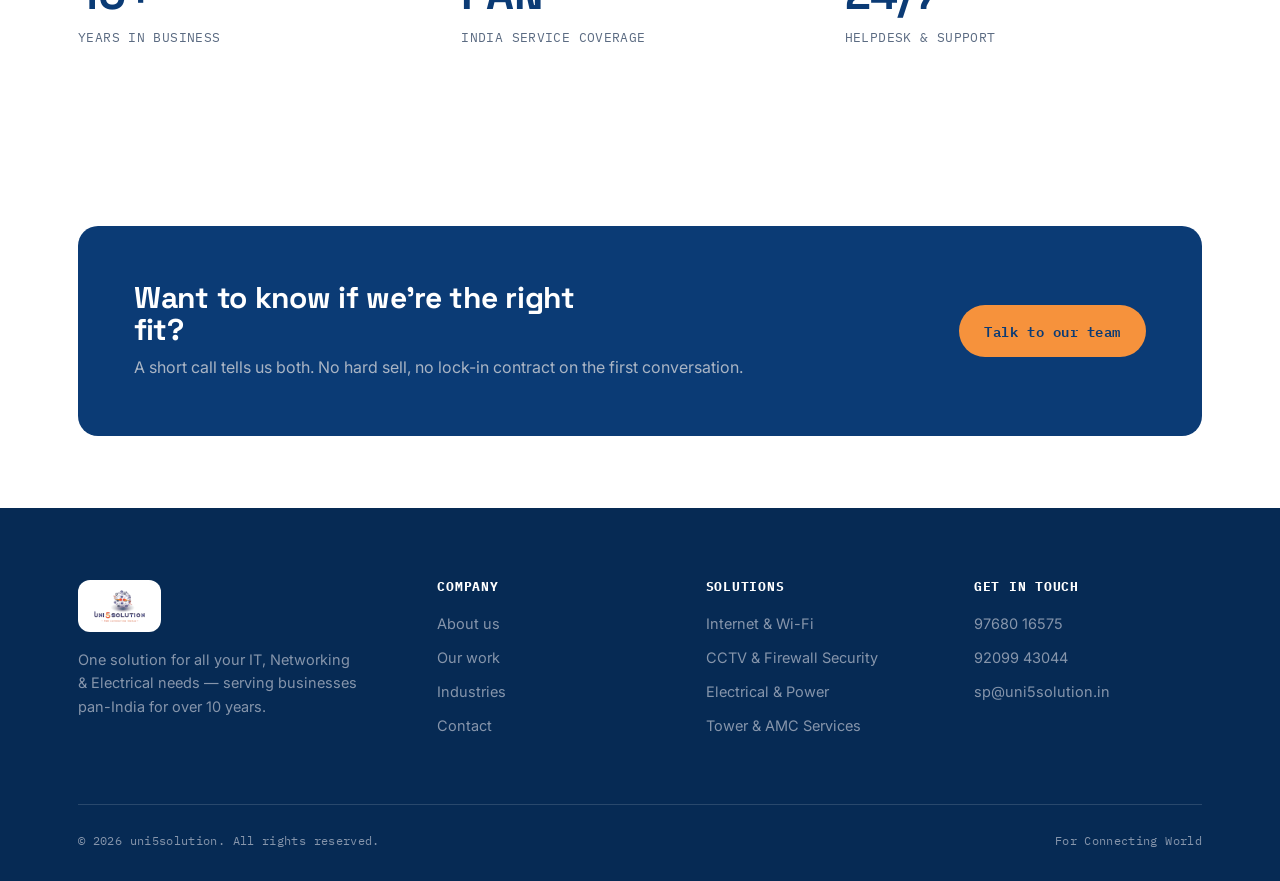
==== commit 3b940c38: "Interactive hero, high-res stock imagery, pan-India messaging: remove Mumbai/Pune and office address" ====
--- a/about.html
+++ b/about.html
@@ -3,8 +3,8 @@
 <head>
 <meta charset="UTF-8">
 <meta name="viewport" content="width=device-width, initial-scale=1.0">
-<title>About uni5solution — IT, Networking & Electrical Solutions | Pune</title>
-<meta name="description" content="uni5solution has spent 10+ years delivering IT, networking, security and electrical infrastructure for businesses in Mumbai and Pune. Meet the team behind it.">
+<title>About uni5solution — IT, Networking & Electrical Solutions | Pan-India</title>
+<meta name="description" content="uni5solution has spent 10+ years delivering IT, networking, security and electrical infrastructure for businesses across India. Meet the team behind it.">
 <link rel="icon" href="assets/img/favicon.ico">
 <link rel="preconnect" href="https://fonts.googleapis.com">
 <link href="https://fonts.googleapis.com/css2?family=Space+Grotesk:wght@500;600;700&family=Inter:wght@400;500;600&family=IBM+Plex+Mono:wght@400;500&display=swap" rel="stylesheet">
@@ -35,7 +35,7 @@
 </header>
 
 <section class="page-hero with-photo">
-  <div class="hero-photo"><img src="assets/img/photo-server.jpg" alt="Engineer working in a server room"></div>
+  <div class="hero-photo"><img src="https://images.pexels.com/photos/442150/pexels-photo-442150.jpeg?auto=compress&cs=tinysrgb&w=1600" alt="Engineer working in a server room"></div>
   <div class="hero-scrim"></div>
   <div class="particles">
     <span class="particle" style="left:8%; animation-delay:0s;"></span>
@@ -49,7 +49,7 @@
     <div class="network-badge live-badge-row"><span class="live-dot"></span>IN BUSINESS: <b>10+ YEARS</b></div>
     <div class="eyebrow on-dark">ABOUT US</div>
     <h1>One team for IT, networking,<br>security &amp; electrical.</h1>
-    <p>uni5solution has spent over a decade building the infrastructure businesses in Mumbai and Pune run on — from the internet line coming into the building to the last CCTV camera and power socket.</p>
+    <p>uni5solution has spent over a decade building the infrastructure businesses across India run on — from the internet line coming into the building to the last CCTV camera and power socket.</p>
   </div>
 </section>
 
@@ -60,10 +60,10 @@
         <div class="eyebrow">OUR STORY</div>
         <h2>Founded on a simple idea:<br>one accountable partner.</h2>
         <p>Most businesses end up juggling separate vendors for their internet line, their Wi-Fi, their CCTV, their firewall and their electrical work — and when something breaks, nobody quite owns the problem. uni5solution was built to be the one number you call instead.</p>
-        <p>Under founder Sachin Patil, the company has grown from internet lease line services into a full IT, networking, security and electrical solutions provider, delivering supply, installation and comprehensive AMC support across Mumbai and Pune.</p>
+        <p>Under founder Sachin Patil, the company has grown from internet lease line services into a full IT, networking, security and electrical solutions provider, delivering supply, installation and comprehensive AMC support pan-India.</p>
       </div>
       <div class="loc-card" style="padding:0; overflow:hidden;">
-        <img src="assets/img/photo-electrical.jpg" alt="Electrical panel installation work" style="width:100%; height:340px; object-fit:cover;">
+        <img src="https://images.pexels.com/photos/257736/pexels-photo-257736.jpeg?auto=compress&cs=tinysrgb&w=1600" alt="Electrical panel installation work" style="width:100%; height:340px; object-fit:cover;">
       </div>
     </div>
   </div>
@@ -129,7 +129,7 @@
         <p>"To establish uni5solution, our motto is making India a highly secured and connected country by applying the right equipment and technologies. Day to day it gets harder to keep a continuous watch on every movement — our systems and automation have brought a tremendous, positive effect at every location where we've installed them. We satisfy our clients by serving quality products and a satisfactory after-sales service."</p>
       </div>
       <div class="loc-card" style="padding:0; overflow:hidden;">
-        <img src="assets/img/photo-tower.jpg" alt="Telecom tower installation" style="width:100%; height:300px; object-fit:cover;">
+        <img src="https://images.pexels.com/photos/13172858/pexels-photo-13172858.jpeg?auto=compress&cs=tinysrgb&w=1600" alt="Telecom tower installation" style="width:100%; height:300px; object-fit:cover;">
       </div>
     </div>
   </div>
@@ -139,13 +139,13 @@
   <div class="container">
     <div class="section-head">
       <div class="eyebrow">WHERE WE WORK</div>
-      <h2>Based in Pune, serving Mumbai &amp; Pune.</h2>
-    </div>
-    <div class="loc-card reveal" style="max-width:520px;">
-      <div class="eyebrow">HEAD OFFICE — PUNE</div>
-      <h3>Tathawade, Pune</h3>
-      <address>uni5solution<br>A-703, Elite Homes, Indira College Road,<br>Dattawadi, Tathawade, Pune – 411033, Maharashtra</address>
-      <a href="contact.html" class="more">Get in touch →</a>
+      <h2>Pan-India reach, on-ground execution.</h2>
+      <p>We provision lease line and connectivity at any location in India, and take on networking, security and electrical projects wherever your sites are.</p>
+    </div>
+    <div class="grid grid-3">
+      <div class="stat reveal"><strong>10+</strong><span>YEARS IN BUSINESS</span></div>
+      <div class="stat reveal"><strong>PAN</strong><span>INDIA SERVICE COVERAGE</span></div>
+      <div class="stat reveal"><strong>24/7</strong><span>HELPDESK &amp; SUPPORT</span></div>
     </div>
   </div>
 </section>
@@ -169,7 +169,7 @@
         <a href="index.html" class="brand">
           <span class="footer-logo-chip"><img src="assets/img/logo-full.png" alt="Uni5Solution - For Connecting World"></span>
         </a>
-        <p>One solution for all your IT, Networking &amp; Electrical needs — serving Mumbai and Pune for over 10 years.</p>
+        <p>One solution for all your IT, Networking &amp; Electrical needs — serving businesses pan-India for over 10 years.</p>
       </div>
       <div>
         <h4>Company</h4>
@@ -195,7 +195,6 @@
           <li><a href="tel:+919768016575">97680 16575</a></li>
           <li><a href="tel:+919209943044">92099 43044</a></li>
           <li><a href="mailto:sp@uni5solution.in">sp@uni5solution.in</a></li>
-          <li>Tathawade, Pune</li>
         </ul>
       </div>
     </div>
--- a/assets/css/style.css
+++ b/assets/css/style.css
@@ -334,6 +334,34 @@
 .network-svg .building{ fill:#16233F; stroke:rgba(255,255,255,.14); }
 .network-svg .floor-line{ stroke:rgba(255,255,255,.08); }
 
+/* interactive hero nodes */
+.hero-node{ cursor:pointer; }
+.hero-node .hit-area{ fill:transparent; pointer-events:all; }
+.hero-node:not(.active){ opacity:.48; transition:opacity .3s ease; }
+.hero-node.active{ opacity:1; transition:opacity .3s ease; }
+.hero-node.active .radar{ stroke:#fff; }
+.hero-node:hover:not(.active){ opacity:.75; }
+.hero-node:focus{ outline:none; }
+.hero-node:focus-visible .ap-core{ filter:drop-shadow(0 0 5px #fff); }
+
+.hero-caption{
+  margin-top:16px;
+  background:rgba(255,255,255,.06);
+  border:1px solid var(--line-dark); border-radius:12px; padding:16px 18px;
+  display:flex; flex-direction:column; gap:4px;
+  min-height:88px;
+}
+.js-reveal .hero-caption{ animation:caption-fade .35s ease; }
+.hero-caption strong{ font-family:var(--font-display); font-size:15px; color:#fff; }
+.hero-caption span{ font-size:12.5px; color:#B7C1D1; line-height:1.4; }
+.hero-caption a.more{ font-size:11.5px; color:var(--signal); border-bottom:1px solid var(--signal); align-self:flex-start; margin-top:2px; padding-bottom:0; }
+@keyframes caption-fade{ from{ opacity:0; transform:translateY(6px); } to{ opacity:1; transform:translateY(0); } }
+
+.hero-hint{
+  margin:20px 0 0; text-align:center;
+  font-family:var(--font-mono); font-size:12px; color:#8695AB;
+}
+
 .network-badge{
   position:absolute; top:18px; left:18px; z-index:3;
   display:flex; align-items:center; gap:8px;
